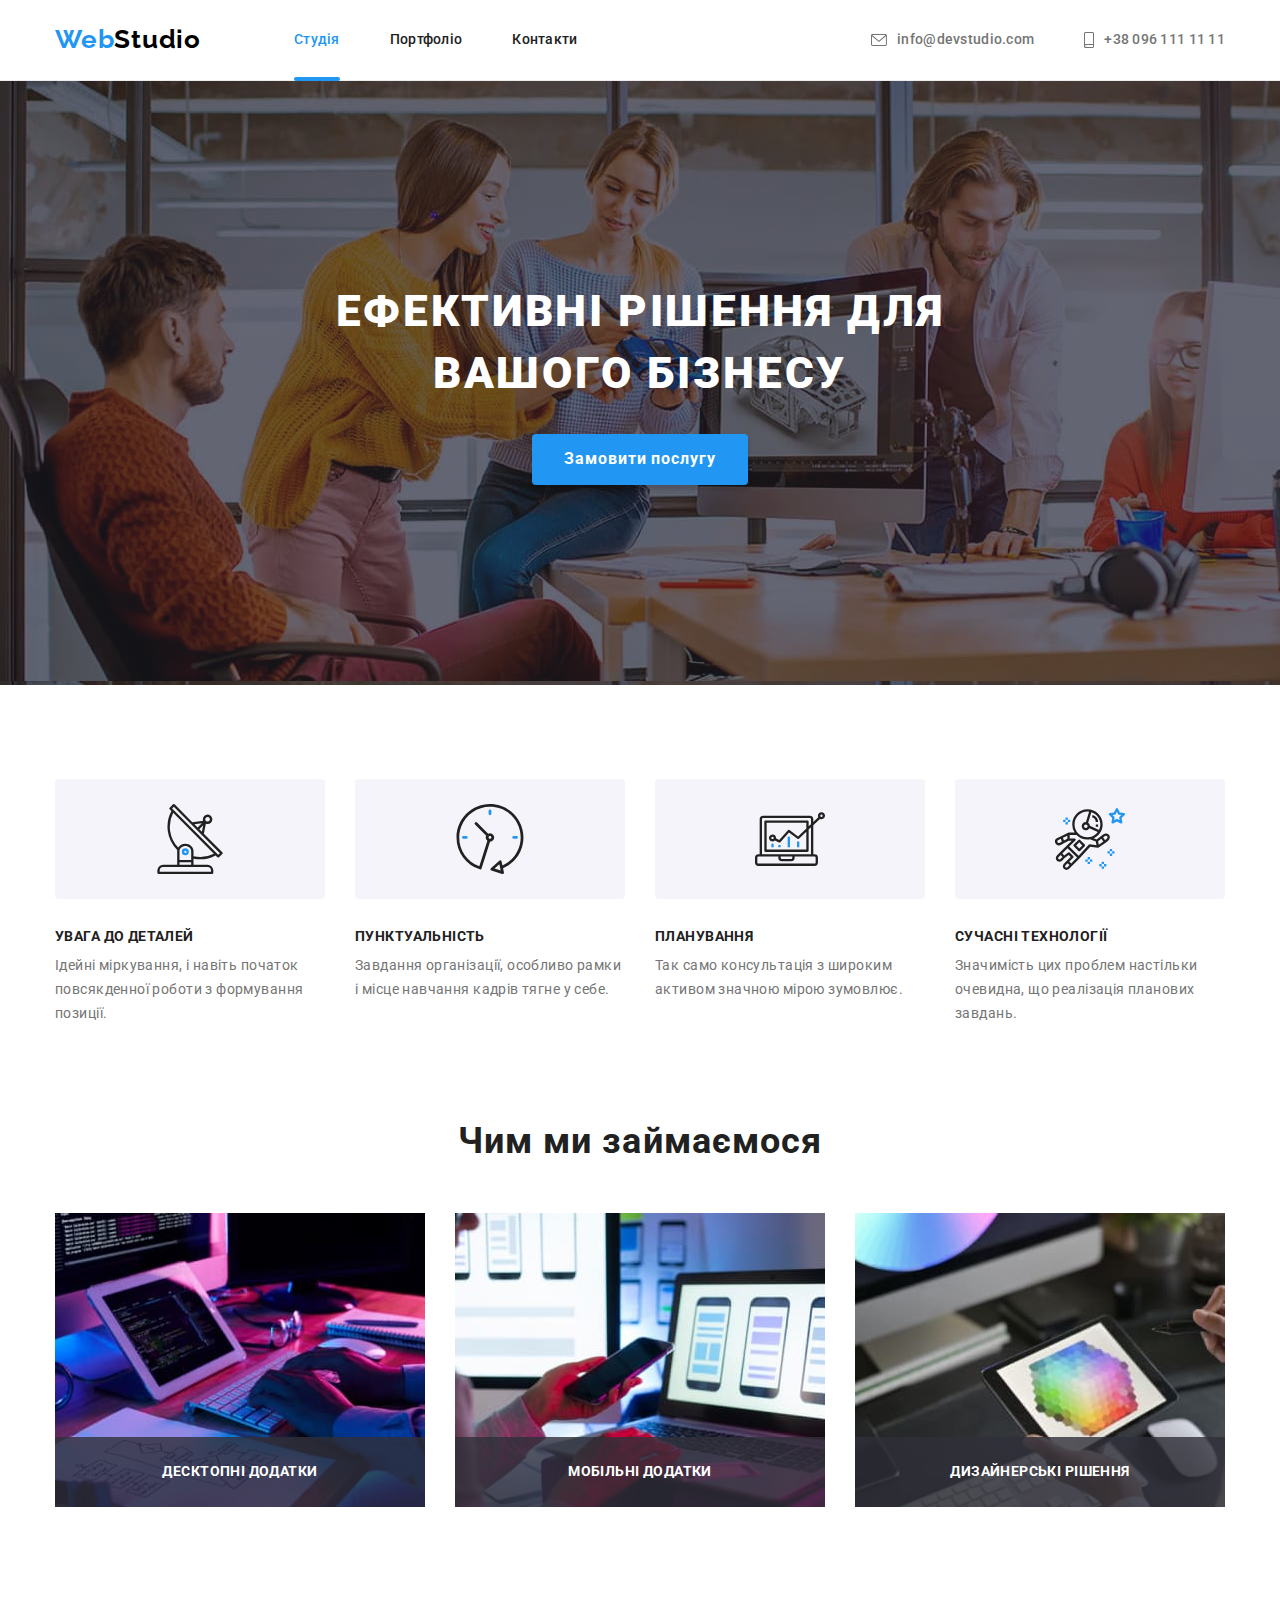
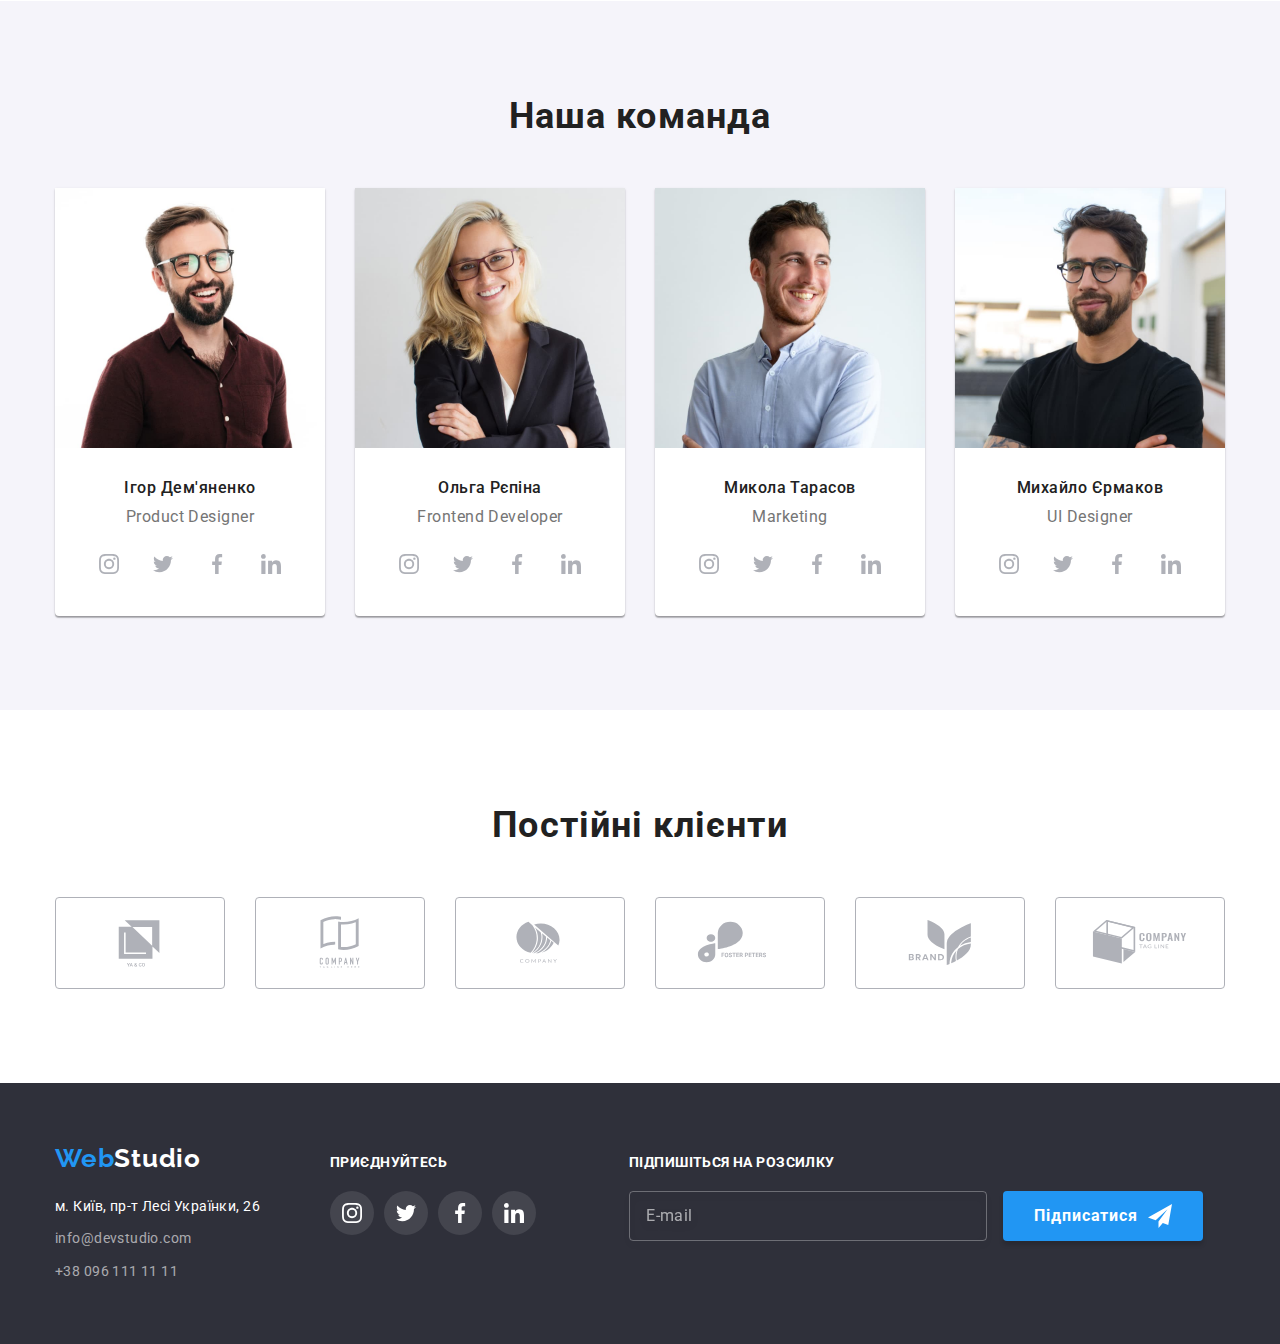
==== index.html @ e301bd8f "Initial commit" ====
<!DOCTYPE html>
<html lang="uk">
  <head>
    <meta charset="UTF-8" />
    <meta http-equiv="X-UA-Compatible" content="IE=edge" />
    <meta name="viewport" content="width=device-width, initial-scale=1.0" />
    <link rel="preconnect" href="https://fonts.googleapis.com" />
    <link rel="preconnect" href="https://fonts.gstatic.com" crossorigin />
    <link
      href="https://fonts.googleapis.com/css2?family=Raleway:wght@700&family=Roboto:wght@400;500;700;900&display=swap"
      rel="stylesheet"
    />
    <link
      rel="stylesheet"
      href="https://cdnjs.cloudflare.com/ajax/libs/modern-normalize/1.1.0/modern-normalize.min.css"
    />
    <link rel="stylesheet" href="./css/styles.css" />
    <title>Студія</title>
  </head>
  <body>
    <header class="header">
      <div class="container header-container">
        <nav class="header-nav">
          <a href="/" lang="en" class="logo link"
            ><span class="logo-web">Web</span>Studio</a
          >
          <ul class="header-list list">
            <li class="header-item">
              <a href="#" class="link current">Студія</a>
            </li>
            <li class="header-item">
              <a href="./portfolio.html" class="link">Портфоліо</a>
            </li>
            <li class="header-item"><a href="#" class="link">Контакти</a></li>
          </ul>
        </nav>
        <ul class="kontacts-list list">
          <li class="kontakts-item">
            <a href="mailto:info@devstudio.com" class="link">
              <svg class="icon-mail" width="16" height="12">
                <use href="./img/icons.svg#icon-mail"></use>
              </svg>
              info@devstudio.com
            </a>
          </li>
          <li class="kontakts-item">
            <a href="tel:+380961111111" class="link">
              <svg class="icon-tel" width="10" height="16">
                <use href="./img/icons.svg#icon-tel"></use>
              </svg>
              +38 096 111 11 11
            </a>
          </li>
        </ul>
      </div>
    </header>
    <main>
      <!-- Hero section -->
      <section class="hero">
        <h1 class="hero-title">Ефективні рішення для вашого бізнесу</h1>
        <button data-modal-open type="button" class="hero-btn">
          Замовити послугу
        </button>
      </section>
      <!-- Features section -->
      <section class="features section">
        <div class="container">
          <h2 class="features-title">Наші переваги</h2>
          <ul class="features-list list">
            <li class="features-item">
              <div class="features-img">
                <svg width="70" height="70">
                  <use href="./img/icons.svg#icon-antenna"></use>
                </svg>
              </div>
              <h3 class="title">УВАГА ДО ДЕТАЛЕЙ</h3>
              <p class="features-text">
                Ідейні міркування, і навіть початок повсякденної роботи з
                формування позиції.
              </p>
            </li>
            <li class="features-item">
              <div class="features-img">
                <svg width="70" height="70">
                  <use href="./img/icons.svg#icon-clock"></use>
                </svg>
              </div>
              <h3 class="title">ПУНКТУАЛЬНІСТЬ</h3>
              <p class="features-text">
                Завдання організації, особливо рамки і місце навчання кадрів
                тягне у себе.
              </p>
            </li>
            <li class="features-item">
              <div class="features-img">
                <svg width="70" height="70">
                  <use href="./img/icons.svg#icon-diagram"></use>
                </svg>
              </div>
              <h3 class="title">ПЛАНУВАННЯ</h3>
              <p class="features-text">
                Так само консультація з широким активом значною мірою зумовлює.
              </p>
            </li>
            <li class="features-item">
              <div class="features-img">
                <svg width="70" height="70">
                  <use href="./img/icons.svg#icon-astronaut"></use>
                </svg>
              </div>
              <h3 class="title">СУЧАСНІ ТЕХНОЛОГІЇ</h3>
              <p class="features-text">
                Значимість цих проблем настільки очевидна, що реалізація
                планових завдань.
              </p>
            </li>
          </ul>
        </div>
      </section>
      <!-- About section -->
      <section class="about section">
        <div class="container">
          <h2 class="about-title">Чим ми займаємося</h2>
          <ul class="about-list list">
            <li class="about-item">
              <img
                src="./img/box1.jpeg"
                alt="набирання тексту на клавіатурі"
                width="370"
                height="294"
              />
              <div class="about-description">
                <p class="about-text">десктопні додатки</p>
              </div>
            </li>
            <li class="about-item">
              <img
                src="./img/box2.jpeg"
                alt="дизайн сайту на телефоні"
                width="370"
                height="294"
              />
              <div class="about-description">
                <p class="about-text">мобільні додатки</p>
              </div>
            </li>
            <li class="about-item">
              <img
                src="./img/box3.jpeg"
                alt="вибір кольору на планшеті"
                width="370"
                height="294"
              />
              <div class="about-description">
                <p class="about-text">дизайнерські рішення</p>
              </div>
            </li>
          </ul>
        </div>
      </section>
      <!-- Our team section -->
      <section class="team section">
        <div class="container">
          <h2 class="team-title">Наша команда</h2>
          <ul class="team-list list">
            <li class="team-item">
              <img
                src="./img/ihor.jpeg"
                alt="Ігор Дем'яненко"
                width="270"
                height="260"
                class="team-img"
              />
              <h3 class="title">Ігор Дем'яненко</h3>
              <p class="team-text">Product Designer</p>
              <ul class="social-list list">
                <li class="social-item">
                  <a class="social-link link" href="#">
                    <svg class="social-icon" width="20" height="20">
                      <use href="./img/icons.svg#icon-instagram"></use>
                    </svg>
                  </a>
                </li>
                <li class="social-item">
                  <a class="social-link link" href="#">
                    <svg class="social-icon" width="20" height="20">
                      <use href="./img/icons.svg#icon-twitter"></use>
                    </svg>
                  </a>
                </li>
                <li class="social-item">
                  <a class="social-link link" href="#">
                    <svg class="social-icon" width="20" height="20">
                      <use href="./img/icons.svg#icon-facebook"></use>
                    </svg>
                  </a>
                </li>
                <li class="social-item">
                  <a class="social-link link" href="#">
                    <svg class="social-icon" width="20" height="20">
                      <use href="./img/icons.svg#icon-linkedin"></use>
                    </svg>
                  </a>
                </li>
              </ul>
            </li>
            <li class="team-item">
              <img
                src="./img/olha.jpeg"
                alt="Ольга Рєпіна"
                width="270"
                height="260"
                class="team-img"
              />
              <h3 class="title">Ольга Рєпіна</h3>
              <p class="team-text">Frontend Developer</p>
              <ul class="social-list list">
                <li class="social-item">
                  <a class="social-link link" href="#">
                    <svg class="social-icon" width="20" height="20">
                      <use href="./img/icons.svg#icon-instagram"></use>
                    </svg>
                  </a>
                </li>
                <li class="social-item">
                  <a class="social-link link" href="#">
                    <svg class="social-icon" width="20" height="20">
                      <use href="./img/icons.svg#icon-twitter"></use>
                    </svg>
                  </a>
                </li>
                <li class="social-item">
                  <a class="social-link link" href="#">
                    <svg class="social-icon" width="20" height="20">
                      <use href="./img/icons.svg#icon-facebook"></use>
                    </svg>
                  </a>
                </li>
                <li class="social-item">
                  <a class="social-link link" href="#">
                    <svg class="social-icon" width="20" height="20">
                      <use href="./img/icons.svg#icon-linkedin"></use>
                    </svg>
                  </a>
                </li>
              </ul>
            </li>
            <li class="team-item">
              <img
                src="./img/mykola.jpeg"
                alt="Микола Тарасов"
                width="270"
                height="260"
                class="team-img"
              />
              <h3 class="title">Микола Тарасов</h3>
              <p class="team-text">Marketing</p>
              <ul class="social-list list">
                <li class="social-item">
                  <a class="social-link link" href="#">
                    <svg class="social-icon" width="20" height="20">
                      <use href="./img/icons.svg#icon-instagram"></use>
                    </svg>
                  </a>
                </li>
                <li class="social-item">
                  <a class="social-link link" href="#">
                    <svg class="social-icon" width="20" height="20">
                      <use href="./img/icons.svg#icon-twitter"></use>
                    </svg>
                  </a>
                </li>
                <li class="social-item">
                  <a class="social-link link" href="#">
                    <svg class="social-icon" width="20" height="20">
                      <use href="./img/icons.svg#icon-facebook"></use>
                    </svg>
                  </a>
                </li>
                <li class="social-item">
                  <a class="social-link link" href="#">
                    <svg class="social-icon" width="20" height="20">
                      <use href="./img/icons.svg#icon-linkedin"></use>
                    </svg>
                  </a>
                </li>
              </ul>
            </li>
            <li class="team-item">
              <img
                src="./img/myhailo.jpeg"
                alt="Михайло Єрмаков"
                width="270"
                height="260"
                class="team-img"
              />
              <h3 class="title">Михайло Єрмаков</h3>
              <p class="team-text">UI Designer</p>
              <ul class="social-list list">
                <li class="social-item">
                  <a class="social-link link" href="#">
                    <svg class="social-icon" width="20" height="20">
                      <use href="./img/icons.svg#icon-instagram"></use>
                    </svg>
                  </a>
                </li>
                <li class="social-item">
                  <a class="social-link link" href="#">
                    <svg class="social-icon" width="20" height="20">
                      <use href="./img/icons.svg#icon-twitter"></use>
                    </svg>
                  </a>
                </li>
                <li class="social-item">
                  <a class="social-link link" href="#">
                    <svg class="social-icon" width="20" height="20">
                      <use href="./img/icons.svg#icon-facebook"></use>
                    </svg>
                  </a>
                </li>
                <li class="social-item">
                  <a class="social-link link" href="#">
                    <svg class="social-icon" width="20" height="20">
                      <use href="./img/icons.svg#icon-linkedin"></use>
                    </svg>
                  </a>
                </li>
              </ul>
            </li>
          </ul>
        </div>
      </section>

      <!-- Our clients -->

      <section class="clients section">
        <div class="container">
          <h2 class="clients-title">Постійні клієнти</h2>
          <ul class="clients-list list">
            <li class="clients-item">
              <a class="clients-link link" href="#">
                <svg class="client-icon" width="106" height="60">
                  <use href="./img/icons.svg#icon-client-1"></use>
                </svg>
              </a>
            </li>
            <li class="clients-item">
              <a class="clients-link link" href="#">
                <svg class="client-icon" width="106" height="60">
                  <use href="./img/icons.svg#icon-client-2"></use>
                </svg>
              </a>
            </li>
            <li class="clients-item">
              <a class="clients-link link" href="#">
                <svg class="client-icon" width="106" height="60">
                  <use href="./img/icons.svg#icon-client-3"></use>
                </svg>
              </a>
            </li>
            <li class="clients-item">
              <a class="clients-link link" href="#">
                <svg class="client-icon" width="106" height="60">
                  <use href="./img/icons.svg#icon-client-4"></use>
                </svg>
              </a>
            </li>
            <li class="clients-item">
              <a class="clients-link link" href="#">
                <svg class="client-icon" width="106" height="60">
                  <use href="./img/icons.svg#icon-client-5"></use>
                </svg>
              </a>
            </li>
            <li class="clients-item">
              <a class="clients-link link" href="#">
                <svg class="client-icon" width="106" height="60">
                  <use href="./img/icons.svg#icon-client-6"></use>
                </svg>
              </a>
            </li>
          </ul>
        </div>
      </section>
    </main>
    <footer class="footer">
      <div class="footer-container container">
        <div>
          <a href="/" lang="en" class="logo-footer link"
            ><span class="logo-web">Web</span>Studio</a
          >
          <address class="footer-address">
            <ul class="footer-list list">
              <li class="footer-item">
                <a
                  href="https://goo.gl/maps/bjUP8EC5XPc2eE5U6"
                  target="_blank"
                  rel="noopener noreferrer nofollow "
                  class="link-address link"
                  >м. Київ, пр-т Лесі Українки, 26
                </a>
              </li>
              <li class="footer-item">
                <a href="mailto:info@devstudio.com" class="link"
                  >info@devstudio.com</a
                >
              </li>
              <li class="footer-item">
                <a href="tel:+380961111111" class="link">+38 096 111 11 11</a>
              </li>
            </ul>
          </address>
        </div>
        <div class="footer-social">
          <p class="footer-text">приєднуйтесь</p>
          <ul class="footer-soc-list list">
            <li class="social-item">
              <a class="footer-soc-link link" href="#">
                <svg class="footer-soc-icon" width="20" height="20">
                  <use href="./img/icons.svg#icon-instagram"></use>
                </svg>
              </a>
            </li>
            <li class="social-item">
              <a class="footer-soc-link link" href="#">
                <svg class="footer-soc-icon" width="20" height="20">
                  <use href="./img/icons.svg#icon-twitter"></use>
                </svg>
              </a>
            </li>
            <li class="social-item">
              <a class="footer-soc-link link" href="#">
                <svg class="footer-soc-icon" width="20" height="20">
                  <use href="./img/icons.svg#icon-facebook"></use>
                </svg>
              </a>
            </li>
            <li class="social-item">
              <a class="footer-soc-link link" href="#">
                <svg class="footer-soc-icon" width="20" height="20">
                  <use href="./img/icons.svg#icon-linkedin"></use>
                </svg>
              </a>
            </li>
          </ul>
        </div>
        <form class="footer-form">
          <p class="footer-text">підпишіться на розсилку</p>
          <input
            type="email"
            name="email"
            placeholder="E-mail"
            class="form-input"
          />
          <button type="submit" class="form-btn">
            <span>Підписатися</span>
            <svg width="24" height="24" class="send-icon">
              <use href="./img/icons.svg#icon-send"></use>
            </svg>
          </button>
        </form>
      </div>
    </footer>

    <!-- Modal window -->

    <div data-modal class="backdrop is-hidden">
      <div class="modal">
        <form class="modal-form">
          <p class="modal-text">Залиште свої дані, ми вам передзвонимо</p>
          <ul class="list">
            <li class="modal-item">
              <label>
                <span class="form-text">Ім'я</span>
                <div class="wrap">
                  <input type="name" name="text" class="modal-input" />
                  <svg width="18" height="18" class="modal-icon">
                    <use href="./img/icons.svg#icon-person"></use>
                  </svg>
                </div>
              </label>
            </li>
            <li class="modal-item">
              <label>
                <span class="form-text">Телефон</span>
                <div class="wrap">
                  <input type="tel" name="mobile-phone" class="modal-input" />
                  <svg width="18" height="18" class="modal-icon">
                    <use href="./img/icons.svg#icon-phone-modal"></use>
                  </svg>
                </div>
              </label>
            </li>
            <li class="modal-item">
              <label>
                <span class="form-text">Пошта</span>
                <div class="wrap">
                  <input type="email" name="email" class="modal-input" />
                  <svg width="18" height="18" class="modal-icon">
                    <use href="./img/icons.svg#icon-email-modal"></use>
                  </svg>
                </div>
              </label>
            </li>
            <li class="modal-item">
              <label>
                <span class="form-text">Коментар</span>
                <textarea
                  name="comment"
                  placeholder="Введіть текст"
                  class="modal-input textarea"
                ></textarea>
              </label>
            </li>
          </ul>
          <div>
            <label class="modal-privacy">
              <input
                type="checkbox"
                name="privacy"
                value="privacy"
                class="checkbox-input"
              />
              <span class="check-icon"></span>
              <div class="privacy-text">
                Погоджуюся з розсилкою та приймаю
                <a href="#" class="modal-link">Умови договору</a>
              </div>
            </label>
          </div>
          <button type="submit" class="modal-btn">Відправити</button>
        </form>
        <button data-modal-close type="button" class="close-btn">
          <svg width="18" height="18" class="close-icon">
            <use href="./img/icons.svg#icon-close-black"></use>
          </svg>
        </button>
      </div>
    </div>
    <script src="./js/modal.js"></script>
  </body>
</html>
---- css/styles.css ----
:root {
  --primary-text-color: #757575;
  --title-text-color: #212121;
  --accent-color: #2196f3;
  --white-color: #ffffff;
  --logo-color: #000000;
  --background-color-footer: #2f303a;
  --background-color-main: #f5f5f5;
  --background-color-team: #f5f4fa;
  --footer-address-color: rgba(255, 255, 255, 0.6);
  --main-icon-color: #afb1b8;
}

body {
  color: var(--primary-text-color);
  font-family: "Roboto", sans-serif;
  font-weight: 400;
}

h1,
h2,
h3,
h4,
h5,
h6,
ul,
p {
  margin: 0;
  padding: 0;
}

.container {
  width: 1200px;
  padding-left: 15px;
  padding-right: 15px;
  margin-left: auto;
  margin-right: auto;
}

.section {
  padding-top: 94px;
  padding-bottom: 94px;
}

.link {
  text-decoration: none;
}

.list {
  list-style: none;
}

img,
svg {
  display: block;
}

/* Header */

.header {
  background-color: var(--white-color);
  border-bottom: 1px solid #ececec;
}

.header-container {
  display: flex;
  align-items: center;
}

.header-nav {
  display: flex;
}

.logo {
  color: var(--logo-color);
  font-family: "Raleway";
  font-weight: 700;
  font-size: 26px;
  line-height: 1.2;
  letter-spacing: 0.03em;
  margin-right: 93px;
  display: block;
  padding-top: 24px;
  padding-bottom: 25px;
}

.logo-web {
  color: var(--accent-color);
}

.header-list,
.kontacts-list {
  display: flex;
  align-items: center;
}

.header-list .link,
.kontacts-list .link {
  color: var(--title-text-color);
  font-weight: 500;
  font-size: 14px;
  line-height: 1.1;
  letter-spacing: 0.02em;
  padding-top: 32px;
  padding-bottom: 32px;
  display: flex;
  align-items: center;
  transition: color 250ms cubic-bezier(0.4, 0, 0.2, 1);
}

.header-list .link:hover,
.header-list .link:focus {
  color: var(--accent-color);
}

.header-list .current {
  position: relative;
  display: block;
  color: var(--accent-color);
}

.header-list .current::after {
  content: "";
  position: absolute;
  left: 0;
  bottom: -1px;
  display: block;
  width: 100%;
  height: 4px;
  background-color: var(--accent-color);
  border-radius: 2px;
}

.kontacts-list .link {
  color: var(--primary-text-color);
  transition: color 250ms cubic-bezier(0.4, 0, 0.2, 1);
}

.kontacts-list .link:hover,
.kontacts-list .link:focus {
  color: var(--accent-color);
}

.kontacts-list .link:hover svg,
.kontacts-list .link:focus svg {
  fill: var(--accent-color);
}

.header-item,
.kontakts-item:not(:last-child) {
  margin-right: 50px;
}

.kontacts-list {
  margin-left: auto;
}

.icon-mail,
.icon-tel {
  margin-right: 10px;
  fill: var(--primary-text-color);
  transition: fill 250ms cubic-bezier(0.4, 0, 0.2, 1);
}

.icon-tel:hover,
.icon-tel:focus {
  fill: var(--accent-color);
}

/* Hero */

.hero {
  max-width: 1600px;
  background-image: linear-gradient(
      rgba(47, 48, 58, 0.4),
      rgba(47, 48, 58, 0.4)
    ),
    url(../img/hero-bg.jpeg);
  background-color: #c4c4c4;
  text-align: center;
  padding-top: 200px;
  padding-bottom: 200px;
  margin-left: auto;
  margin-right: auto;
}

.hero-title {
  color: var(--white-color);
  font-weight: 900;
  font-size: 44px;
  line-height: 1.4;
  text-align: center;
  letter-spacing: 0.06em;
  text-transform: uppercase;
  width: 696px;
  margin-bottom: 30px;
  margin-right: auto;
  margin-left: auto;
}

.hero-btn {
  color: var(--white-color);
  background-color: var(--accent-color);
  font-weight: 700;
  font-size: 16px;
  line-height: 1.9;
  letter-spacing: 0.06em;
  cursor: pointer;
  font-family: inherit;
  padding: 10px 32px;
  border-width: 0;
  border-radius: 4px;
  box-shadow: 0px 4px 4px rgba(0, 0, 0, 0.15);
  transition: background-color 250ms cubic-bezier(0.4, 0, 0.2, 1);
}

.hero-btn:hover,
.hero-btn:focus {
  background-color: #188ce8;
}

/* Features */

.features,
.about {
  background-color: var(--white-color);
}

.features-img {
  display: flex;
  align-items: center;
  justify-content: center;
  width: 270px;
  height: 120px;
  background-color: var(--background-color-team);
  border-radius: 4px;
  margin-bottom: 30px;
}

.features-title {
  position: absolute;
  white-space: nowrap;
  width: 1px;
  height: 1px;
  overflow: hidden;
  border: 0;
  padding: 0;
  clip: rect(0 0 0 0);
  clip-path: inset(50%);
  margin: -1px;
}

.features-list {
  display: flex;
}

.features-list .title {
  color: var(--title-text-color);
  font-weight: 700;
  font-size: 14px;
  line-height: 1.1;
  letter-spacing: 0.03em;
  text-transform: uppercase;
  margin-bottom: 10px;
}

.features-item {
  width: 270px;
}

.features-item:not(:last-child) {
  margin-right: 30px;
}

.features-text {
  font-size: 14px;
  line-height: 1.7;
  letter-spacing: 0.03em;
}

/* About */

.about {
  padding-top: 0;
}

.about-title,
.team-title,
.clients-title {
  color: var(--title-text-color);
  font-weight: 700;
  font-size: 36px;
  line-height: 1.2;
  text-align: center;
  letter-spacing: 0.03em;
  margin-bottom: 50px;
}

.about-list {
  display: flex;
}

.about-item {
  position: relative;
}

.about-item:not(:last-child) {
  margin-right: 30px;
}

.about-description {
  position: absolute;
  left: 0;
  bottom: 0;
  display: flex;
  align-items: center;
  justify-content: center;
  width: 370px;
  height: 70px;
  background-color: rgba(47, 48, 58, 0.8);
}

.about-text {
  font-weight: 700;
  font-size: 14px;
  line-height: 1.1;
  text-align: center;
  letter-spacing: 0.03em;
  text-transform: uppercase;
  color: var(--white-color);
}

/* Our team */

.team {
  background-color: var(--background-color-team);
}

.team-list {
  display: flex;
}

.team-list .title {
  color: var(--title-text-color);
  font-weight: 500;
  font-size: 16px;
  line-height: 1.2;
  text-align: center;
  letter-spacing: 0.03em;
  margin-bottom: 10px;
}

.team-item {
  background-color: var(--white-color);
  width: 270px;
  box-shadow: 0px 1px 3px rgba(0, 0, 0, 0.12), 0px 1px 1px rgba(0, 0, 0, 0.14),
    0px 2px 1px rgba(0, 0, 0, 0.2);
  border-radius: 0px 0px 4px 4px;
}

.team-item:not(:last-child) {
  margin-right: 30px;
}

.team-text {
  font-size: 16px;
  line-height: 1.2;
  text-align: center;
  letter-spacing: 0.03em;
  margin-bottom: 16px;
}

.team-img {
  margin-bottom: 30px;
}

.social-list {
  display: flex;
  justify-content: center;
  margin-bottom: 30px;
}

.social-item {
  display: flex;
  width: 44px;
  height: 44px;
}

.social-link {
  display: flex;
  justify-content: center;
  align-items: center;
  width: 100%;
  height: 100%;
  border-radius: 50%;
  transition: background-color 250ms cubic-bezier(0.4, 0, 0.2, 1);
}

.social-link:hover,
.social-link:focus {
  background-color: var(--accent-color);
}

.social-link:hover svg,
.social-link:focus svg {
  fill: var(--white-color);
}

.social-item:not(:last-child) {
  margin-right: 10px;
}

.social-icon {
  fill: var(--main-icon-color);
  transition: fill 250ms cubic-bezier(0.4, 0, 0.2, 1);
}

/* Clients */

.clients-list {
  display: flex;
  justify-content: center;
}

.clients-item:not(:last-child) {
  margin-right: 30px;
}

.clients-link {
  display: flex;
  justify-content: center;
  align-items: center;
  width: 170px;
  height: 92px;
  border: 1px solid #afb1b8;
  border-radius: 4px;
  transition: border-color 250ms cubic-bezier(0.4, 0, 0.2, 1);
}

.client-icon {
  fill: var(--main-icon-color);
  transition: fill 250ms cubic-bezier(0.4, 0, 0.2, 1);
}

.clients-link:hover,
.clients-link:focus {
  border-color: var(--accent-color);
}

.clients-link:hover svg,
.clients-link:focus svg {
  fill: var(--accent-color);
}

/* Footer */

.footer-container {
  display: flex;
  align-items: baseline;
}

.footer {
  background-color: var(--background-color-footer);
  padding-top: 60px;
  padding-bottom: 60px;
}

.logo-footer {
  color: var(--white-color);
  font-family: "Raleway";
  font-weight: 700;
  font-size: 26px;
  line-height: 1.2;
  letter-spacing: 0.03em;
}

.footer-address {
  font-style: normal;
}

.footer-list {
  margin-top: 20px;
}

.footer-item .link {
  color: var(--footer-address-color);
  font-size: 14px;
  line-height: 1.7;
  letter-spacing: 0.03em;
  transition: color 250ms cubic-bezier(0.4, 0, 0.2, 1);
}

.footer-item .link-address {
  color: var(--white-color);
  transition: color 250ms cubic-bezier(0.4, 0, 0.2, 1);
}

.footer-item:not(:last-child) {
  margin-bottom: 9px;
}

.link-address:hover,
.link-address:focus {
  color: var(--accent-color);
}

.footer-item .link:hover,
.footer-item .link:focus {
  color: var(--accent-color);
}

.footer-social {
  margin-left: 70px;
}

.footer-text {
  font-weight: 700;
  font-size: 14px;
  line-height: 1.1;
  letter-spacing: 0.03em;
  text-transform: uppercase;
  color: var(--white-color);
  margin-bottom: 20px;
}

.footer-soc-list {
  display: flex;
  justify-content: center;
}

.footer-soc-link {
  display: flex;
  justify-content: center;
  align-items: center;
  background-color: rgba(255, 255, 255, 0.1);
  border-radius: 50%;
  width: 100%;
  height: 100%;
  transition: background-color 250ms cubic-bezier(0.4, 0, 0.2, 1);
}

.footer-soc-link:hover,
.footer-soc-link:focus {
  background-color: var(--accent-color);
}

.footer-soc-icon {
  fill: var(--white-color);
}

.footer-form {
  margin-left: 93px;
}

.form-input {
  width: 358px;
  height: 50px;
  padding: 15px 16px;
  border: 1px solid rgba(255, 255, 255, 0.3);
  filter: drop-shadow(0px 4px 4px rgba(0, 0, 0, 0.15));
  border-radius: 4px;
  background-color: inherit;
  outline: transparent;
  transition: border-color 250ms cubic-bezier(0.4, 0, 0.2, 1);
  color: var(--white-color);
  font-size: 14px;
  line-height: 1.7;
  letter-spacing: 0.03em;
}

.form-input::placeholder {
  font-size: 16px;
  line-height: 1.3;
  letter-spacing: 0.03em;
  color: rgba(255, 255, 255, 0.6);
  opacity: 1;
  transition: opacity 250ms cubic-bezier(0.4, 0, 0.2, 1);
}

.form-input:focus::placeholder {
  opacity: 0;
}

.form-input:focus {
  border-color: var(--accent-color);
}

.form-btn {
  display: inline-flex;
  justify-content: center;
  align-items: center;
  width: 200px;
  height: 50px;
  padding: 0;
  margin-left: 12px;
  border: none;
  background-color: var(--accent-color);
  box-shadow: 0px 4px 4px rgba(0, 0, 0, 0.15);
  border-radius: 4px;
  cursor: pointer;
  font-weight: 700;
  font-size: 16px;
  line-height: 1.9;
  letter-spacing: 0.06em;
  color: var(--white-color);
  transition: background-color 250ms cubic-bezier(0.4, 0, 0.2, 1);
}

.form-btn:hover,
.form-btn:focus {
  background-color: #188ce8;
}

.send-icon {
  display: inline-block;
  margin-left: 10px;
}

/* Portfolio */

.portfolio {
  background-color: var(--white-color);
}

.portfolio-title {
  position: absolute;
  white-space: nowrap;
  width: 1px;
  height: 1px;
  overflow: hidden;
  border: 0;
  padding: 0;
  clip: rect(0 0 0 0);
  clip-path: inset(50%);
  margin: -1px;
}

.btn-list {
  display: flex;
  justify-content: center;
  margin-bottom: 50px;
}

.btn-item:not(:last-child) {
  margin-right: 8px;
}

.portfolio-btn {
  background-color: var(--background-color-team);
  color: var(--title-text-color);
  font-family: inherit;
  font-weight: 500;
  font-size: 16px;
  line-height: 1.6;
  text-align: center;
  letter-spacing: 0.03em;
  cursor: pointer;
  padding: 6px 22px;
  border: none;
  border-radius: 4px;
  transition: background-color 250ms cubic-bezier(0.4, 0, 0.2, 1),
    color 250ms cubic-bezier(0.4, 0, 0.2, 1),
    box-shadow 250ms cubic-bezier(0.4, 0, 0.2, 1);
}

.portfolio-btn:not(:last-child) {
  margin-right: 8px;
}

.portfolio-btn:hover,
.portfolio-btn:focus {
  background-color: var(--accent-color);
  color: var(--white-color);
  padding: 6px 25px;
  box-shadow: 0px 3px 1px rgba(0, 0, 0, 0.1), 0px 1px 2px rgba(0, 0, 0, 0.08),
    0px 2px 2px rgba(0, 0, 0, 0.12);
}

.img-list {
  display: flex;
  flex-wrap: wrap;
}

.img-item {
  background-color: var(--white-color);
  width: 370px;
}

.img-item:not(:nth-child(3n + 3)) {
  margin-right: 30px;
}

.img-item:nth-child(-n + 6) {
  margin-bottom: 30px;
}

.img-item .title {
  color: var(--title-text-color);
  font-weight: 700;
  font-size: 18px;
  line-height: 2;
  letter-spacing: 0.06em;
  margin-bottom: 4px;
}

.img-item .text {
  color: var(--primary-text-color);
  font-size: 16px;
  line-height: 1.9;
  letter-spacing: 0.03em;
}

.portfolio-link {
  display: block;
  transition: box-shadow 250ms cubic-bezier(0.4, 0, 0.2, 1);
}

.portfolio-link:hover,
.portfolio-link:focus {
  box-shadow: 0px 1px 1px rgba(0, 0, 0, 0.12), 0px 4px 4px rgba(0, 0, 0, 0.06),
    1px 4px 6px rgba(0, 0, 0, 0.16);
}

.img-description {
  padding: 20px 24px;
  border: 1px solid #eeeeee;
  border-top: none;
}

.portfolio-thumb {
  position: relative;
  overflow: hidden;
}

.portfolio-hov {
  position: absolute;
  left: 0;
  top: 0;
  padding: 63px 24px;
  width: 370px;
  height: 294px;
  background-color: rgba(33, 150, 243, 0.9);
  transform: translateY(100%);
  transition: transform 250ms cubic-bezier(0.4, 0, 0.2, 1);
}

.portfolio-link:hover .portfolio-hov,
.portfolio-link:focus .portfolio-hov {
  transform: translateY(0);
}

.hov-text {
  font-size: 18px;
  line-height: 1.6;
  letter-spacing: 0.03em;
  color: var(--white-color);
}

/* Modal window */

.backdrop {
  position: fixed;
  left: 0;
  top: 0;
  width: 100%;
  height: 100%;
  background-color: rgba(0, 0, 0, 0.2);
  opacity: 1;
  transition: opacity 250ms cubic-bezier(0.4, 0, 0.2, 1),
    visibility 250ms cubic-bezier(0.4, 0, 0.2, 1);
}

.backdrop.is-hidden {
  visibility: hidden;
  opacity: 0;
  pointer-events: none;
}

.modal {
  position: absolute;
  left: 50%;
  top: 50%;
  width: 528px;
  height: 581px;
  background-color: var(--white-color);
  box-shadow: 0px 1px 3px rgba(0, 0, 0, 0.12), 0px 1px 1px rgba(0, 0, 0, 0.14),
    0px 2px 1px rgba(0, 0, 0, 0.2);
  border-radius: 4px;
  transform: translate(-50%, -50%) scale(1);
  transition: transform 250ms cubic-bezier(0.4, 0, 0.2, 1);
  padding: 40px;
}

.backdrop.is-hidden .modal {
  transform: translate(-50%, -50%) scale(0.9);
}

.close-btn {
  position: absolute;
  right: 8px;
  top: 8px;
  display: flex;
  align-items: center;
  justify-content: center;
  width: 30px;
  height: 30px;
  background-color: var(--white-color);
  border: 1px solid rgba(0, 0, 0, 0.1);
  border-radius: 50%;
  cursor: pointer;
  transition: fill 250ms cubic-bezier(0.4, 0, 0.2, 1);
}

.close-btn:hover,
.close-btn:focus {
  fill: var(--accent-color);
}

.modal-text {
  margin-bottom: 12px;
  font-weight: 700;
  font-size: 20px;
  line-height: 1.2;
  text-align: center;
  letter-spacing: 0.03em;
  color: var(--title-text-color);
}

.modal-input {
  display: block;
  padding: 12px 42px;
  width: 448px;
  height: 40px;
  border: 1px solid rgba(33, 33, 33, 0.2);
  border-radius: 4px;
  font-size: 14px;
  line-height: 1.7;
  letter-spacing: 0.03em;
  color: var(--title-text-color);
  outline: transparent;
  transition: border-color 250ms cubic-bezier(0.4, 0, 0.2, 1);
}

.modal-input:focus {
  border-color: var(--accent-color);
}

.modal-input + .modal-icon {
  fill: var(--title-text-color);
  transition: fill 250ms cubic-bezier(0.4, 0, 0.2, 1);
}

.modal-input:focus + .modal-icon {
  fill: var(--accent-color);
}

.modal-item:not(:last-child) {
  margin-bottom: 10px;
}

.modal-item:last-child {
  margin-bottom: 20px;
}

.wrap {
  position: relative;
}

.modal-icon {
  position: absolute;
  left: 12px;
  top: 50%;
  transform: translateY(-50%);
}

.form-text {
  display: inline-block;
  margin-bottom: 4px;
  font-size: 12px;
  line-height: 1.2;
  letter-spacing: 0.01em;
  color: var(--primary-text-color);
}

.textarea {
  padding: 12px 16px;
  resize: none;
  width: 448px;
  height: 120px;
}

.textarea::placeholder {
  font-size: 12px;
  line-height: 1.2;
  letter-spacing: 0.01em;
  color: rgba(117, 117, 117, 0.5);
  opacity: 1;
  transition: opacity 250ms cubic-bezier(0.4, 0, 0.2, 1);
}

.textarea:focus::placeholder {
  opacity: 0;
}

.modal-privacy {
  display: flex;
  align-items: center;
  justify-content: center;
  margin-bottom: 30px;
}

.checkbox-input {
  position: absolute;
  white-space: nowrap;
  width: 1px;
  height: 1px;
  overflow: hidden;
  border: 0;
  padding: 0;
  clip: rect(0 0 0 0);
  clip-path: inset(50%);
  margin: -1px;
}

.check-icon {
  display: inline-block;
  width: 16px;
  height: 15px;
  background-image: url(../img/checkbox.svg);
  transition: background-image 250ms cubic-bezier(0.4, 0, 0.2, 1);
}

.checkbox-input:checked + .check-icon {
  background-image: url(../img/checkbox-activ.svg);
}

.privacy-text {
  margin-left: 7px;
  font-size: 14px;
  line-height: 1.7;
  letter-spacing: 0.03em;
  color: var(--primary-text-color);
}

.modal-link {
  color: var(--accent-color);
}

.modal-btn {
  display: flex;
  align-items: center;
  justify-content: center;
  width: 200px;
  height: 50px;
  background-color: var(--accent-color);
  box-shadow: 0px 4px 4px rgba(0, 0, 0, 0.15);
  border-radius: 4px;
  border: none;
  cursor: pointer;
  font-weight: 700;
  font-size: 16px;
  line-height: 1.9;
  letter-spacing: 0.06em;
  color: var(--white-color);
  margin-left: auto;
  margin-right: auto;
  transition: background-color 250ms cubic-bezier(0.4, 0, 0.2, 1);
}

.modal-btn:hover,
.modal-btn:focus {
  background-color: #188ce8;
}
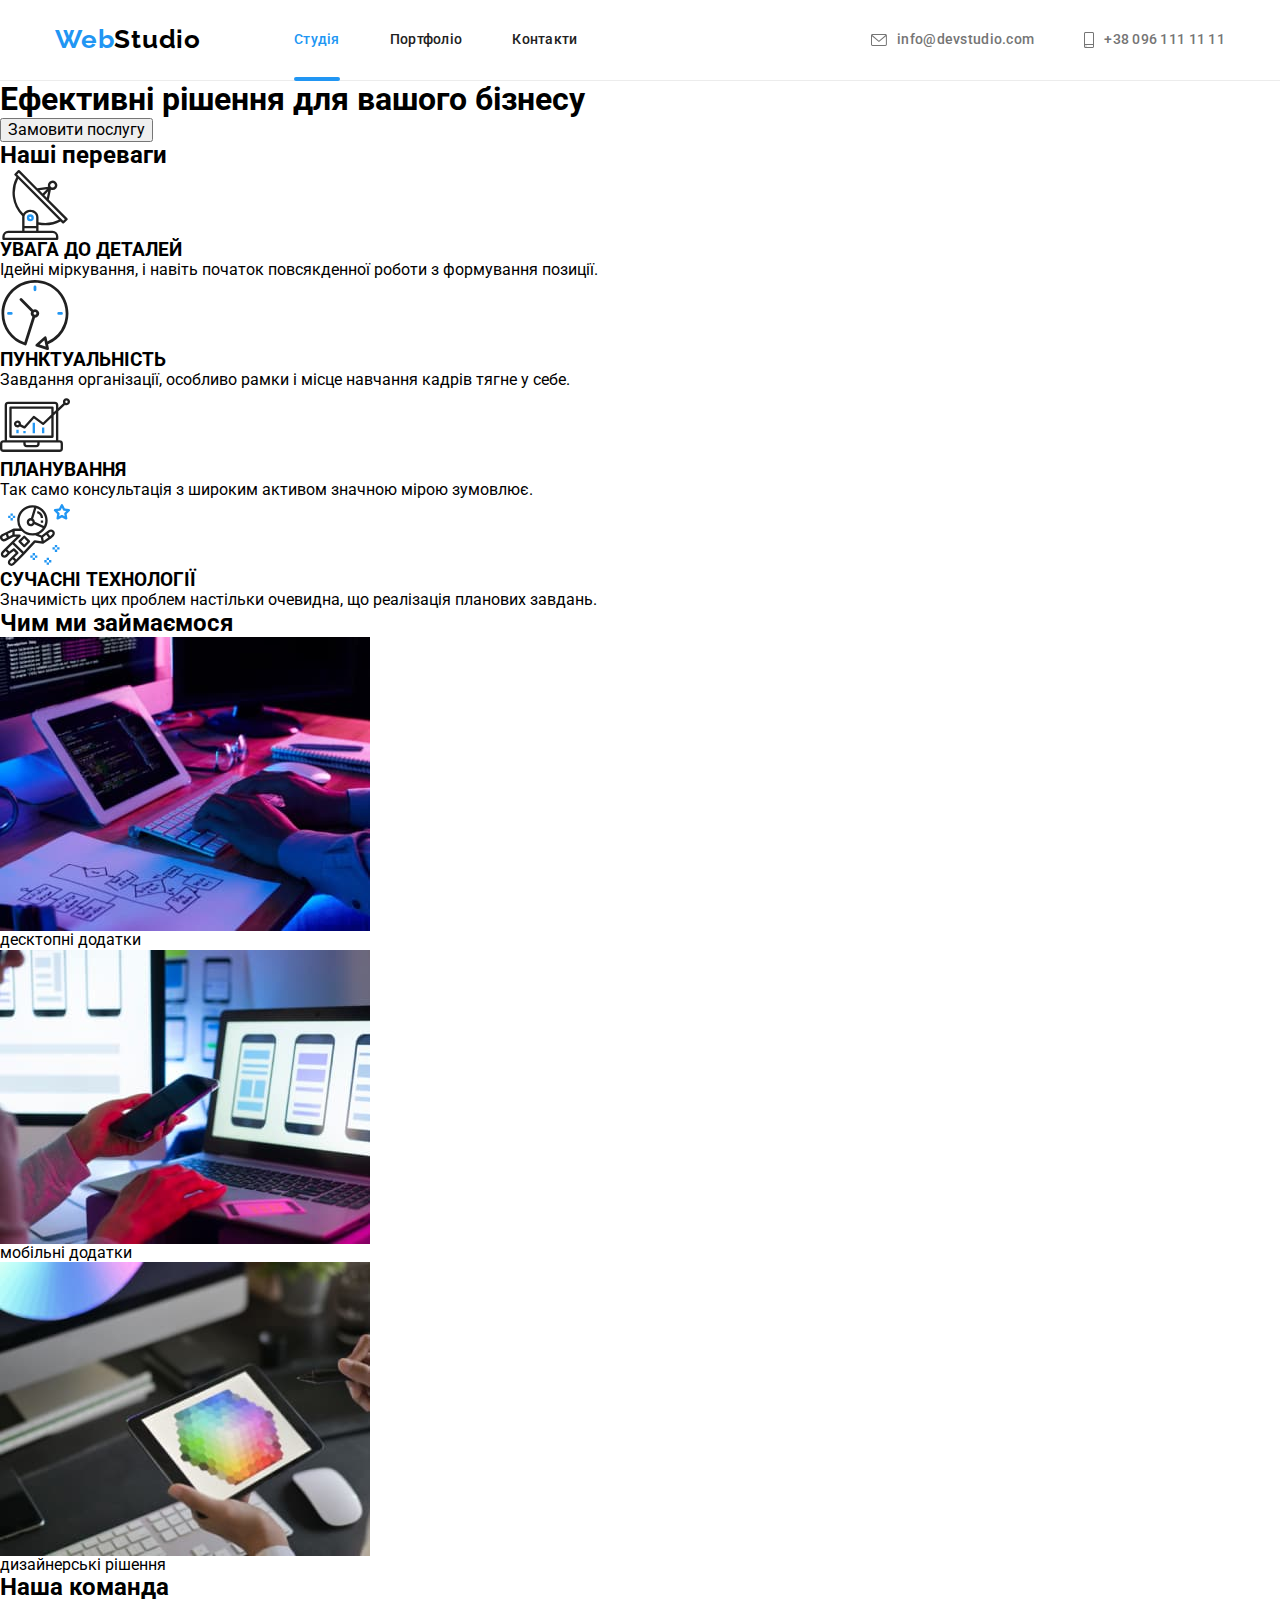
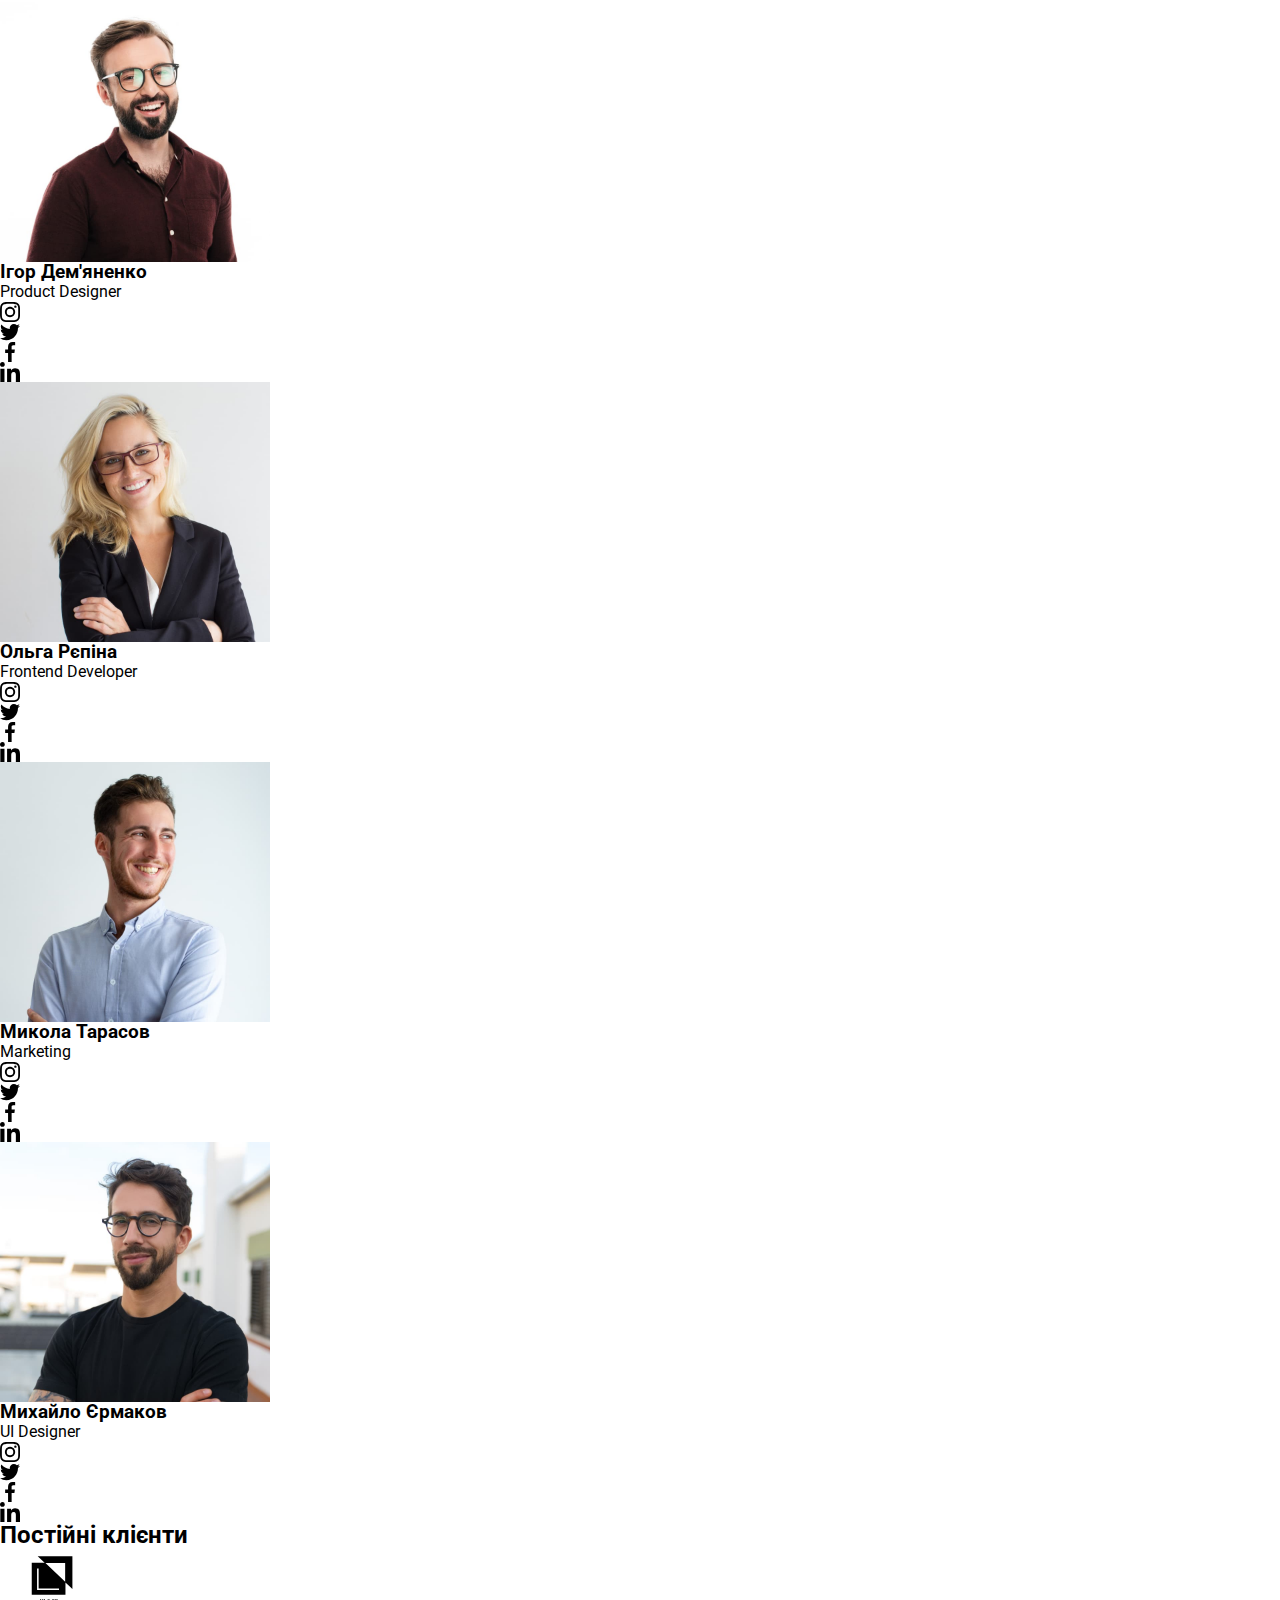
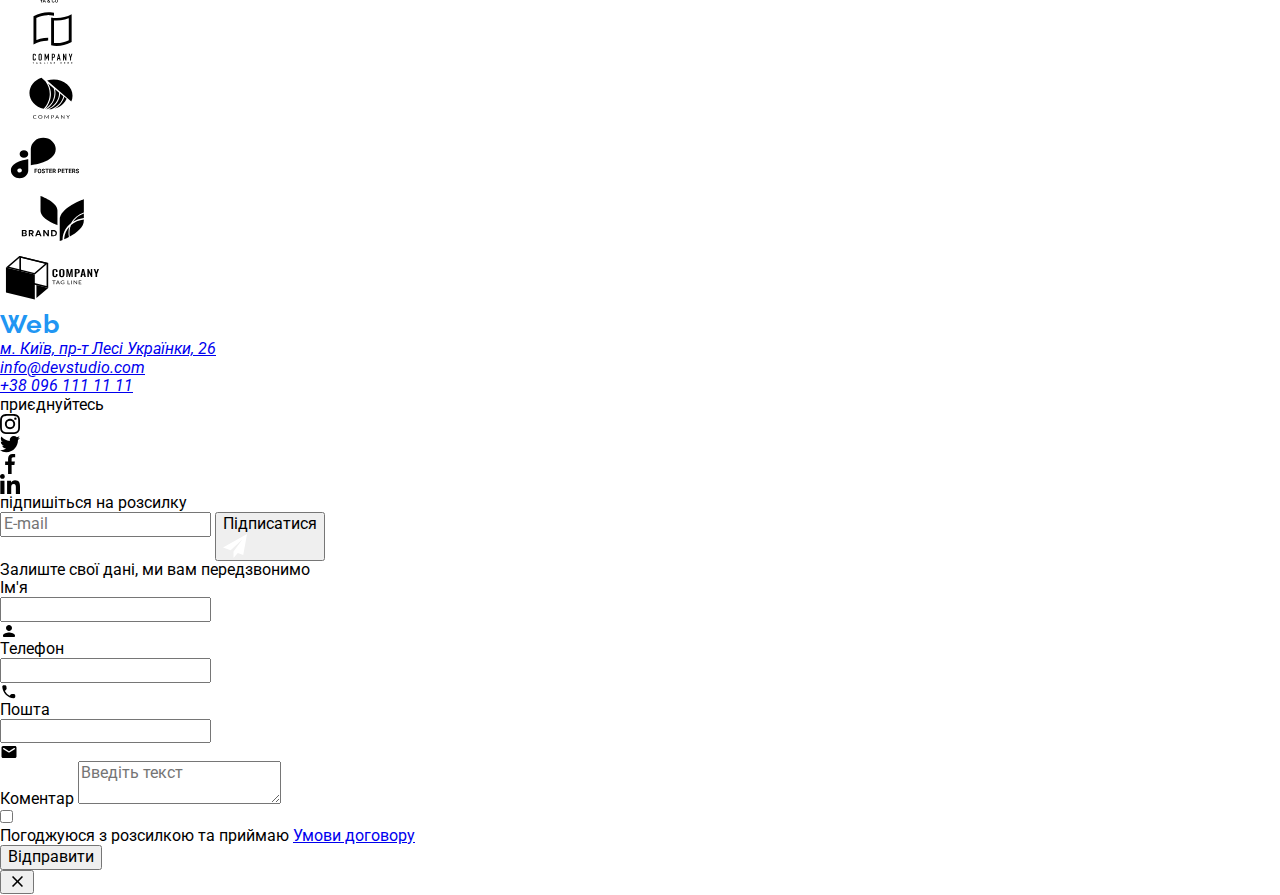
==== commit 5992bac3: "started refactoring with bem and sass" ====
--- a/index.html
+++ b/index.html
@@ -14,38 +14,38 @@
       rel="stylesheet"
       href="https://cdnjs.cloudflare.com/ajax/libs/modern-normalize/1.1.0/modern-normalize.min.css"
     />
-    <link rel="stylesheet" href="./css/styles.css" />
+    <link rel="stylesheet" href="./css/main.min.css" />
     <title>Студія</title>
   </head>
   <body>
     <header class="header">
-      <div class="container header-container">
-        <nav class="header-nav">
-          <a href="/" lang="en" class="logo link"
-            ><span class="logo-web">Web</span>Studio</a
+      <div class="header__container">
+        <nav class="navigation">
+          <a href="/" lang="en" class="logo logo--header"
+            ><span class="logo__text">Web</span>Studio</a
           >
-          <ul class="header-list list">
-            <li class="header-item">
-              <a href="#" class="link current">Студія</a>
-            </li>
-            <li class="header-item">
-              <a href="./portfolio.html" class="link">Портфоліо</a>
-            </li>
-            <li class="header-item"><a href="#" class="link">Контакти</a></li>
+          <ul class="navigation__list">
+            <li class="navigation__item">
+              <a href="#" class="navigation__link navigation__link--current">Студія</a>
+            </li>
+            <li class="navigation__item">
+              <a href="./portfolio.html" class="navigation__link">Портфоліо</a>
+            </li>
+            <li class="navigation__item"><a href="#" class="navigation__link">Контакти</a></li>
           </ul>
         </nav>
-        <ul class="kontacts-list list">
-          <li class="kontakts-item">
-            <a href="mailto:info@devstudio.com" class="link">
-              <svg class="icon-mail" width="16" height="12">
+        <ul class="contacts">
+          <li class="contacts__item">
+            <a href="mailto:info@devstudio.com" class="contacts__link">
+              <svg class="contacts__icon" width="16" height="12">
                 <use href="./img/icons.svg#icon-mail"></use>
               </svg>
               info@devstudio.com
             </a>
           </li>
-          <li class="kontakts-item">
-            <a href="tel:+380961111111" class="link">
-              <svg class="icon-tel" width="10" height="16">
+          <li class="contacts__item">
+            <a href="tel:+380961111111" class="contacts__link">
+              <svg class="contacts__icon" width="10" height="16">
                 <use href="./img/icons.svg#icon-tel"></use>
               </svg>
               +38 096 111 11 11
@@ -386,8 +386,8 @@
     <footer class="footer">
       <div class="footer-container container">
         <div>
-          <a href="/" lang="en" class="logo-footer link"
-            ><span class="logo-web">Web</span>Studio</a
+          <a href="/" lang="en" class="logo logo--white"
+            ><span class="logo__text">Web</span>Studio</a
           >
           <address class="footer-address">
             <ul class="footer-list list">
--- a/css/main.min.css
+++ b/css/main.min.css
@@ -0,0 +1 @@
+h1,h2,h3,h4,h5,h6,ul,p{margin:0;padding:0}img,svg{display:block}body{color:var(--primary-text-color);font-family:"Roboto",sans-serif;font-weight:400}.header__container{width:1200px;padding-left:15px;padding-right:15px;margin-left:auto;margin-right:auto}.contacts__link,.navigation__link,.logo{text-decoration:none}.contacts,.navigation__list{list-style:none}.header{background-color:#fff;border-bottom:1px solid #ececec}.header__container{display:-webkit-box;display:-ms-flexbox;display:flex;-webkit-box-align:center;-ms-flex-align:center;align-items:center}.logo{color:#000;font-family:"Raleway";font-weight:700;font-size:26px;line-height:1.2;letter-spacing:.03em}.logo__text{color:#2196f3}.logo--header{margin-right:93px;display:block;padding-top:24px;padding-bottom:25px}.logo--white{color:#fff}.navigation{display:-webkit-box;display:-ms-flexbox;display:flex}.navigation__list{display:-webkit-box;display:-ms-flexbox;display:flex;-webkit-box-align:center;-ms-flex-align:center;align-items:center}.navigation__item:not(:last-child){margin-right:50px}.navigation__link{color:#212121;font-weight:500;font-size:14px;line-height:1.1;letter-spacing:.02em;padding-top:32px;padding-bottom:32px;display:-webkit-box;display:-ms-flexbox;display:flex;-webkit-box-align:center;-ms-flex-align:center;align-items:center;-webkit-transition:color 250ms cubic-bezier(0.4, 0, 0.2, 1);transition:color 250ms cubic-bezier(0.4, 0, 0.2, 1)}.navigation__link:hover,.navigation__link:focus{color:#2196f3}.navigation__link--current{position:relative;display:block;color:#2196f3}.navigation__link--current:after{content:"";position:absolute;left:0;bottom:-1px;display:block;width:100%;height:4px;background-color:#2196f3;border-radius:2px}.contacts{display:-webkit-box;display:-ms-flexbox;display:flex;-webkit-box-align:center;-ms-flex-align:center;align-items:center;margin-left:auto}.contacts__item:not(:last-child){margin-right:50px}.contacts__link{color:#757575;font-weight:500;font-size:14px;line-height:1.1;letter-spacing:.02em;padding-top:32px;padding-bottom:32px;display:-webkit-box;display:-ms-flexbox;display:flex;-webkit-box-align:center;-ms-flex-align:center;align-items:center;-webkit-transition:color 250ms cubic-bezier(0.4, 0, 0.2, 1);transition:color 250ms cubic-bezier(0.4, 0, 0.2, 1)}.contacts__link:hover,.contacts__link:focus{color:#2196f3}.contacts__link:hover .contacts__icon,.contacts__link:focus .contacts__icon{fill:#2196f3}.contacts__icon{margin-right:10px;fill:#757575;-webkit-transition:fill 250ms cubic-bezier(0.4, 0, 0.2, 1);transition:fill 250ms cubic-bezier(0.4, 0, 0.2, 1)}.contacts__icon:hover,.contacts__icon:focus{fill:#2196f3}/*# sourceMappingURL=main.min.css.map */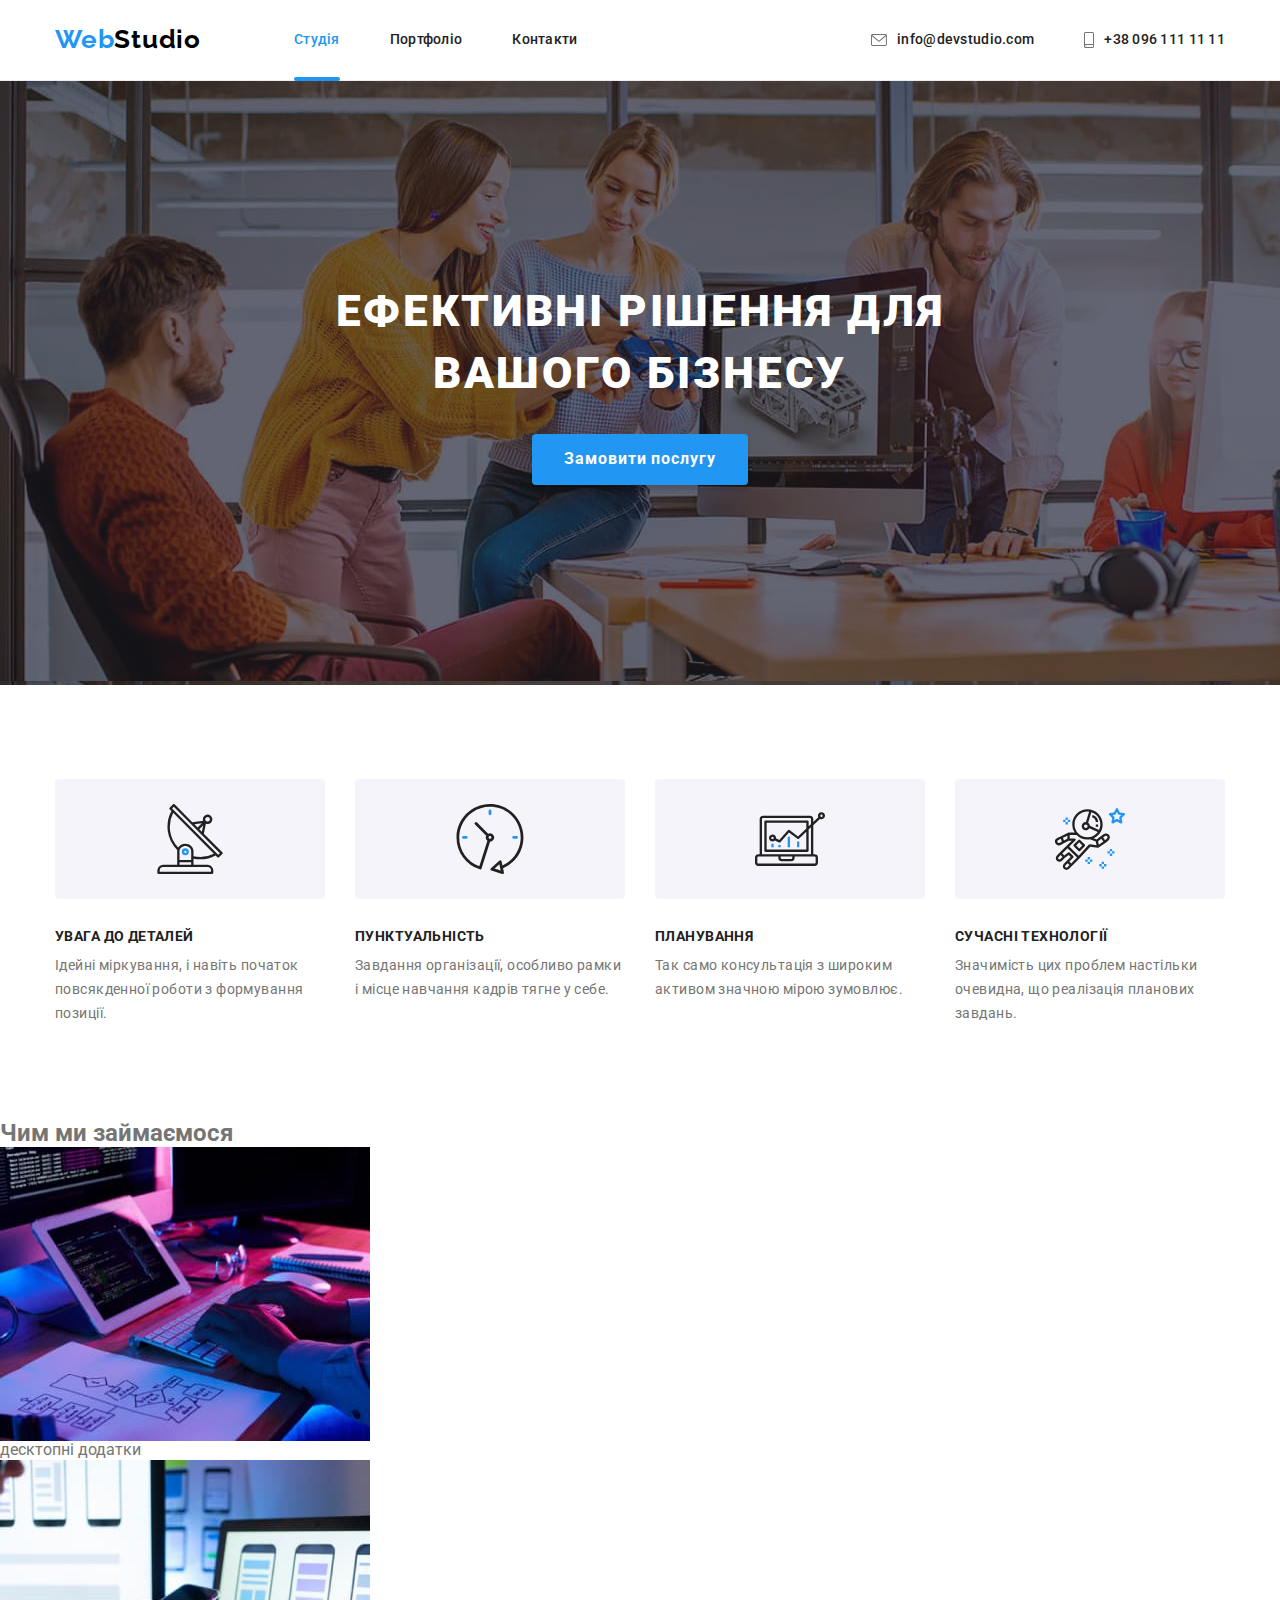
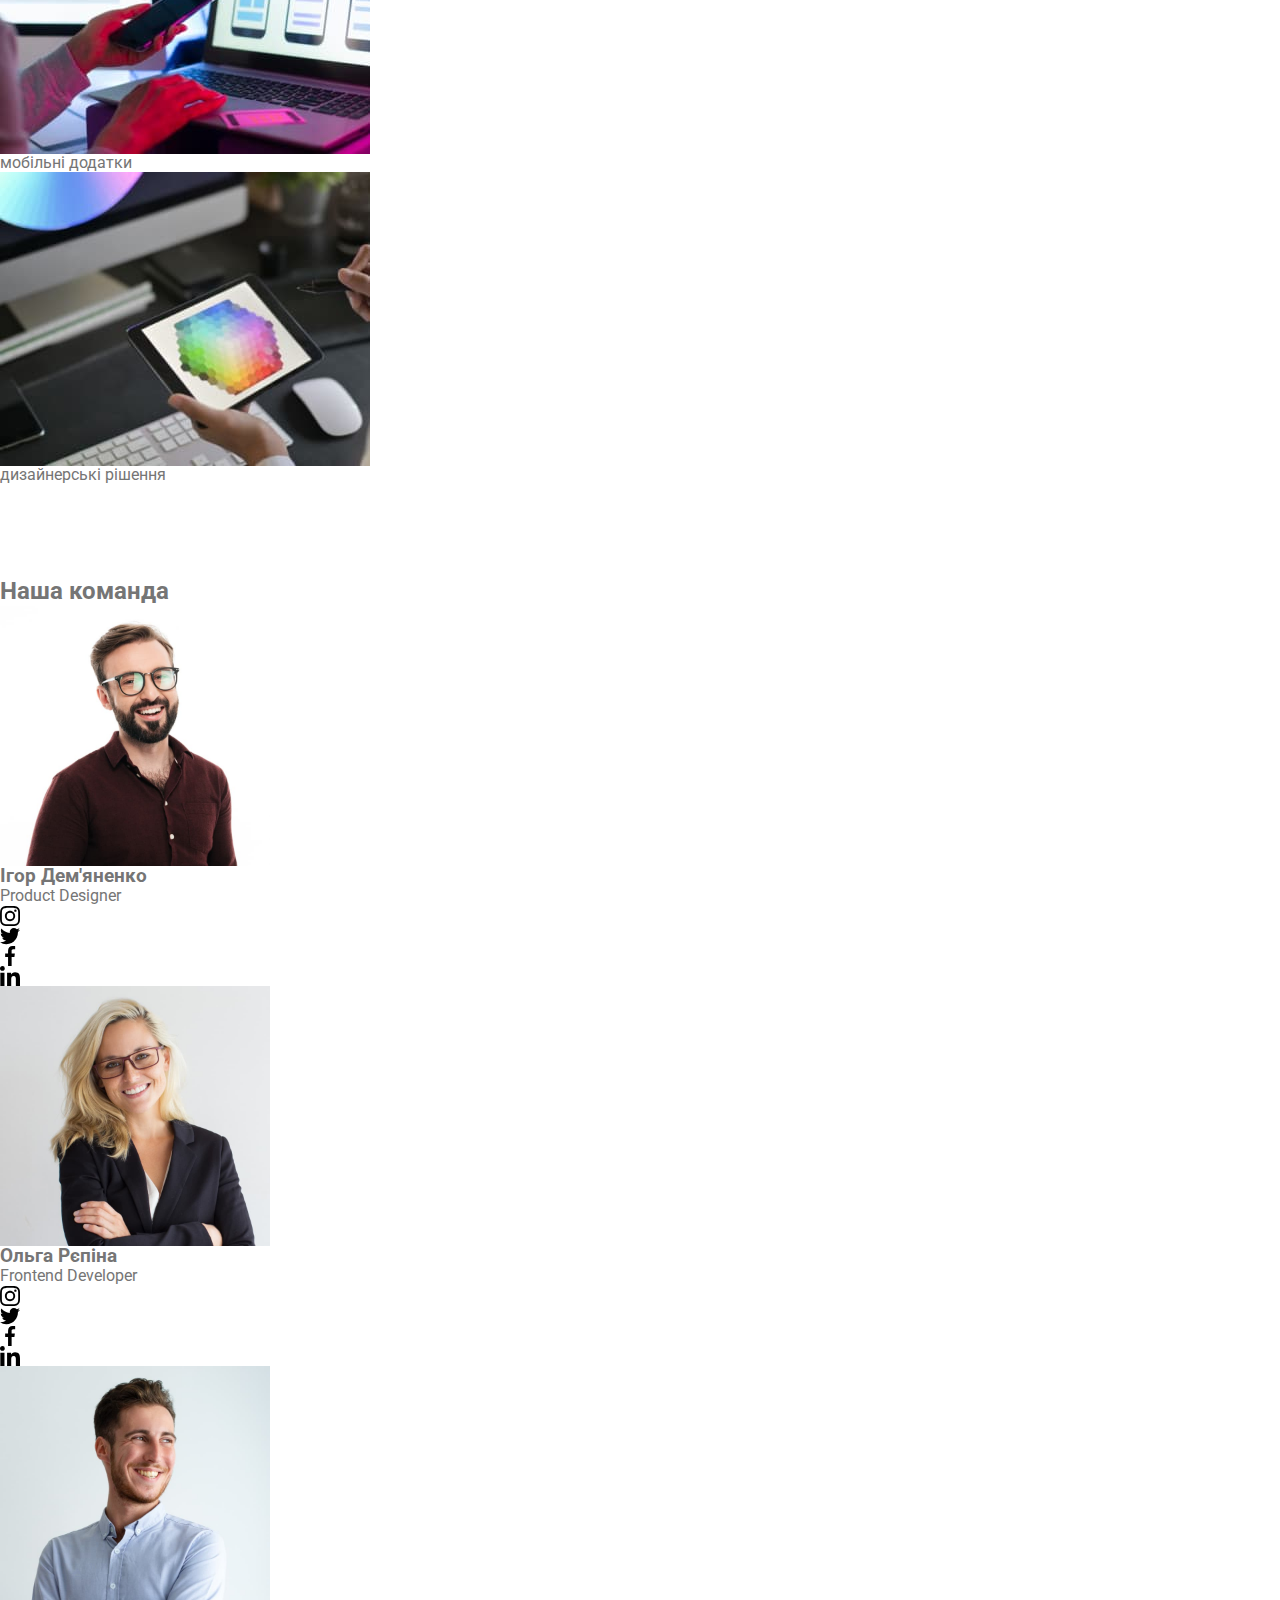
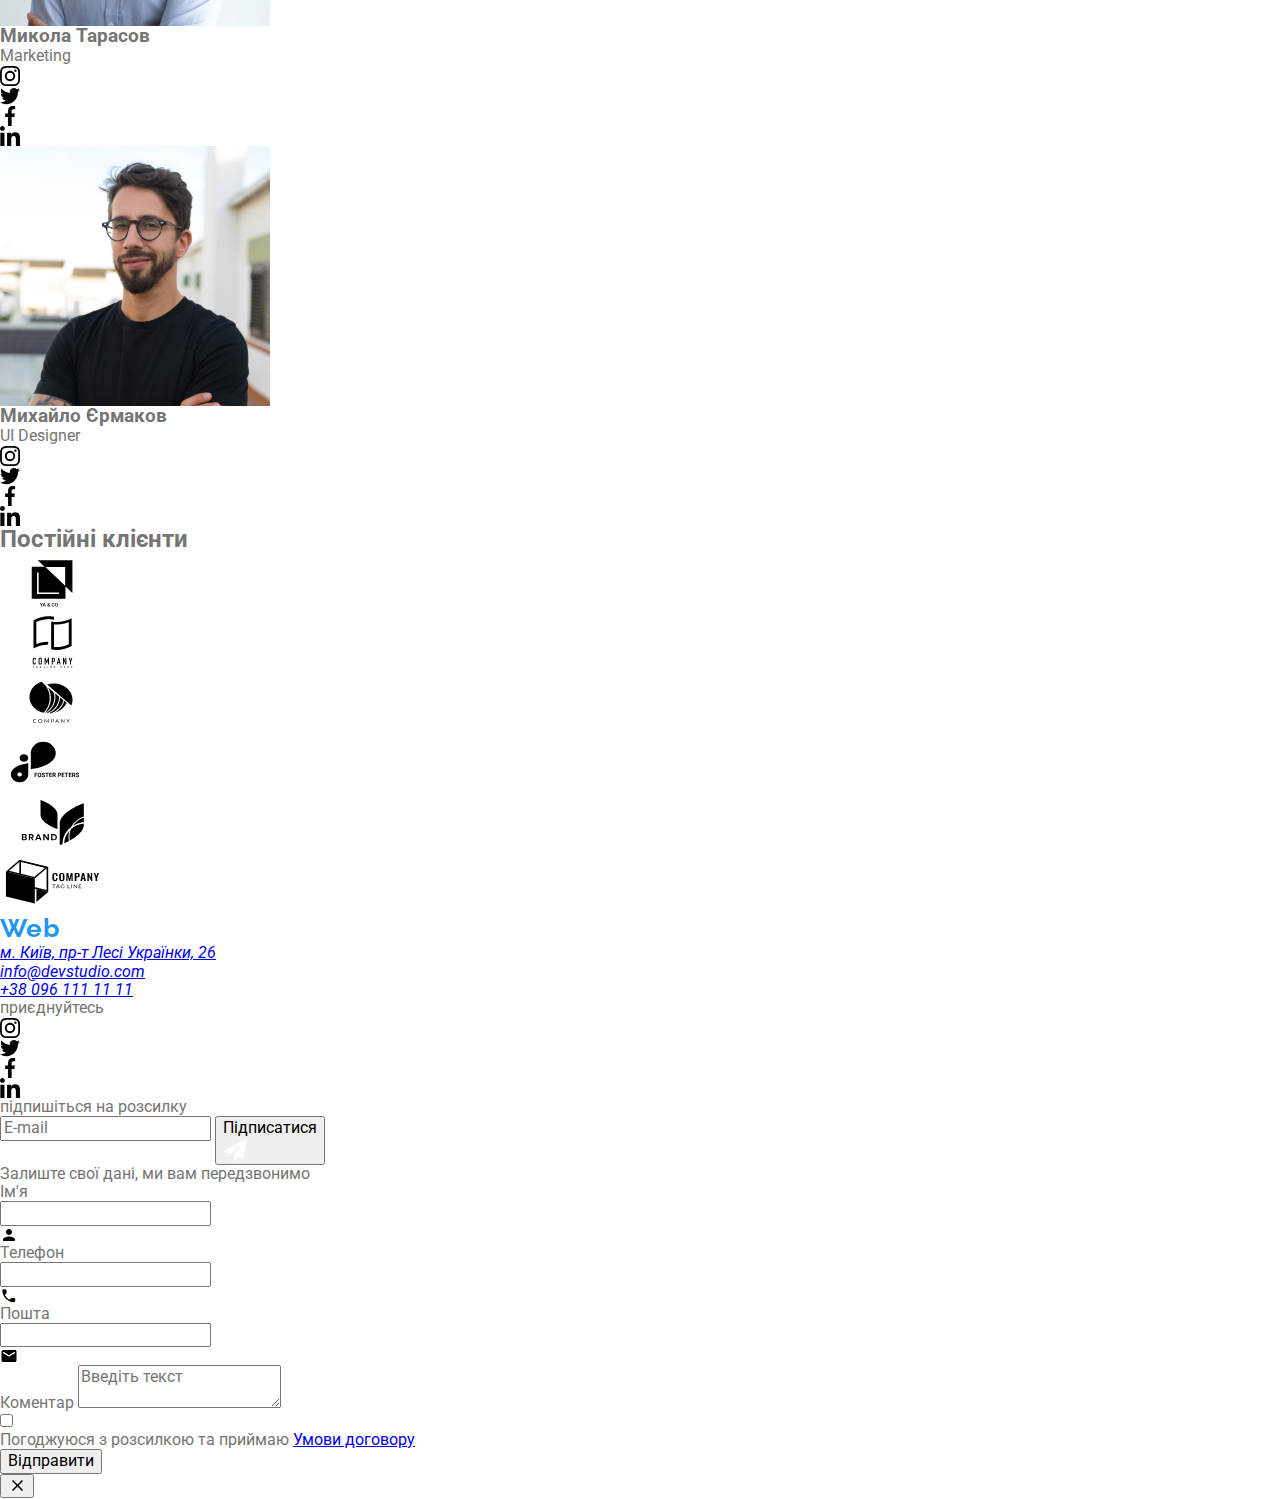
==== commit a958eb02: "finished features section" ====
--- a/index.html
+++ b/index.html
@@ -21,7 +21,7 @@
     <header class="header">
       <div class="header__container">
         <nav class="navigation">
-          <a href="/" lang="en" class="logo logo--header"
+          <a href="/" lang="en" class="logo header__logo"
             ><span class="logo__text">Web</span>Studio</a
           >
           <ul class="navigation__list">
@@ -57,59 +57,59 @@
     <main>
       <!-- Hero section -->
       <section class="hero">
-        <h1 class="hero-title">Ефективні рішення для вашого бізнесу</h1>
-        <button data-modal-open type="button" class="hero-btn">
+        <h1 class="hero__title">Ефективні рішення для вашого бізнесу</h1>
+        <button data-modal-open type="button" class="hero__btn">
           Замовити послугу
         </button>
       </section>
       <!-- Features section -->
-      <section class="features section">
-        <div class="container">
-          <h2 class="features-title">Наші переваги</h2>
-          <ul class="features-list list">
-            <li class="features-item">
-              <div class="features-img">
+      <section class="features">
+        <div class="features__container">
+          <h2 class="features__title">Наші переваги</h2>
+          <ul class="features-list">
+            <li class="features-list__item">
+              <div class="features-list__img">
                 <svg width="70" height="70">
                   <use href="./img/icons.svg#icon-antenna"></use>
                 </svg>
               </div>
-              <h3 class="title">УВАГА ДО ДЕТАЛЕЙ</h3>
-              <p class="features-text">
+              <h3 class="features-list__title">УВАГА ДО ДЕТАЛЕЙ</h3>
+              <p class="features-list__text">
                 Ідейні міркування, і навіть початок повсякденної роботи з
                 формування позиції.
               </p>
             </li>
-            <li class="features-item">
-              <div class="features-img">
+            <li class="features-list__item">
+              <div class="features-list__img">
                 <svg width="70" height="70">
                   <use href="./img/icons.svg#icon-clock"></use>
                 </svg>
               </div>
-              <h3 class="title">ПУНКТУАЛЬНІСТЬ</h3>
-              <p class="features-text">
+              <h3 class="features-list__title">ПУНКТУАЛЬНІСТЬ</h3>
+              <p class="features-list__text">
                 Завдання організації, особливо рамки і місце навчання кадрів
                 тягне у себе.
               </p>
             </li>
-            <li class="features-item">
-              <div class="features-img">
+            <li class="features-list__item">
+              <div class="features-list__img">
                 <svg width="70" height="70">
                   <use href="./img/icons.svg#icon-diagram"></use>
                 </svg>
               </div>
-              <h3 class="title">ПЛАНУВАННЯ</h3>
-              <p class="features-text">
+              <h3 class="features-list__title">ПЛАНУВАННЯ</h3>
+              <p class="features-list__text">
                 Так само консультація з широким активом значною мірою зумовлює.
               </p>
             </li>
-            <li class="features-item">
-              <div class="features-img">
+            <li class="features-list__item">
+              <div class="features-list__img">
                 <svg width="70" height="70">
                   <use href="./img/icons.svg#icon-astronaut"></use>
                 </svg>
               </div>
-              <h3 class="title">СУЧАСНІ ТЕХНОЛОГІЇ</h3>
-              <p class="features-text">
+              <h3 class="features-list__title">СУЧАСНІ ТЕХНОЛОГІЇ</h3>
+              <p class="features-list__text">
                 Значимість цих проблем настільки очевидна, що реалізація
                 планових завдань.
               </p>
@@ -118,7 +118,7 @@
         </div>
       </section>
       <!-- About section -->
-      <section class="about section">
+      <section class="about">
         <div class="container">
           <h2 class="about-title">Чим ми займаємося</h2>
           <ul class="about-list list">
--- a/css/main.min.css
+++ b/css/main.min.css
@@ -1 +1 @@
-h1,h2,h3,h4,h5,h6,ul,p{margin:0;padding:0}img,svg{display:block}body{color:var(--primary-text-color);font-family:"Roboto",sans-serif;font-weight:400}.header__container{width:1200px;padding-left:15px;padding-right:15px;margin-left:auto;margin-right:auto}.contacts__link,.navigation__link,.logo{text-decoration:none}.contacts,.navigation__list{list-style:none}.header{background-color:#fff;border-bottom:1px solid #ececec}.header__container{display:-webkit-box;display:-ms-flexbox;display:flex;-webkit-box-align:center;-ms-flex-align:center;align-items:center}.logo{color:#000;font-family:"Raleway";font-weight:700;font-size:26px;line-height:1.2;letter-spacing:.03em}.logo__text{color:#2196f3}.logo--header{margin-right:93px;display:block;padding-top:24px;padding-bottom:25px}.logo--white{color:#fff}.navigation{display:-webkit-box;display:-ms-flexbox;display:flex}.navigation__list{display:-webkit-box;display:-ms-flexbox;display:flex;-webkit-box-align:center;-ms-flex-align:center;align-items:center}.navigation__item:not(:last-child){margin-right:50px}.navigation__link{color:#212121;font-weight:500;font-size:14px;line-height:1.1;letter-spacing:.02em;padding-top:32px;padding-bottom:32px;display:-webkit-box;display:-ms-flexbox;display:flex;-webkit-box-align:center;-ms-flex-align:center;align-items:center;-webkit-transition:color 250ms cubic-bezier(0.4, 0, 0.2, 1);transition:color 250ms cubic-bezier(0.4, 0, 0.2, 1)}.navigation__link:hover,.navigation__link:focus{color:#2196f3}.navigation__link--current{position:relative;display:block;color:#2196f3}.navigation__link--current:after{content:"";position:absolute;left:0;bottom:-1px;display:block;width:100%;height:4px;background-color:#2196f3;border-radius:2px}.contacts{display:-webkit-box;display:-ms-flexbox;display:flex;-webkit-box-align:center;-ms-flex-align:center;align-items:center;margin-left:auto}.contacts__item:not(:last-child){margin-right:50px}.contacts__link{color:#757575;font-weight:500;font-size:14px;line-height:1.1;letter-spacing:.02em;padding-top:32px;padding-bottom:32px;display:-webkit-box;display:-ms-flexbox;display:flex;-webkit-box-align:center;-ms-flex-align:center;align-items:center;-webkit-transition:color 250ms cubic-bezier(0.4, 0, 0.2, 1);transition:color 250ms cubic-bezier(0.4, 0, 0.2, 1)}.contacts__link:hover,.contacts__link:focus{color:#2196f3}.contacts__link:hover .contacts__icon,.contacts__link:focus .contacts__icon{fill:#2196f3}.contacts__icon{margin-right:10px;fill:#757575;-webkit-transition:fill 250ms cubic-bezier(0.4, 0, 0.2, 1);transition:fill 250ms cubic-bezier(0.4, 0, 0.2, 1)}.contacts__icon:hover,.contacts__icon:focus{fill:#2196f3}/*# sourceMappingURL=main.min.css.map */+h1,h2,h3,h4,h5,h6,ul,p{margin:0;padding:0}img,svg{display:block}body{background-color:#fff;color:#757575;font-family:"Roboto",sans-serif;font-weight:400}.features__container,.header__container{width:1200px;padding-left:15px;padding-right:15px;margin-left:auto;margin-right:auto}.features{padding-top:94px;padding-bottom:94px}.navigation__link,.contacts__link,.logo{text-decoration:none}.features-list,.navigation__list,.contacts{list-style:none}.features__title{white-space:nowrap;position:absolute;width:1px;height:1px;overflow:hidden;border:0;padding:0;clip:rect(0 0 0 0);-webkit-clip-path:inset(50%);clip-path:inset(50%);margin:-1px}.header{border-bottom:1px solid #ececec}.header__container{display:-webkit-box;display:-ms-flexbox;display:flex;-webkit-box-align:center;-ms-flex-align:center;align-items:center}.logo{color:#000;font-family:"Raleway";font-weight:700;font-size:26px;line-height:1.2;letter-spacing:.03em}.logo__text{color:#2196f3}.header__logo{margin-right:93px;display:block;padding-top:24px;padding-bottom:25px}.logo--white{color:#fff}.navigation{display:-webkit-box;display:-ms-flexbox;display:flex}.navigation__list,.contacts{display:-webkit-box;display:-ms-flexbox;display:flex;-webkit-box-align:center;-ms-flex-align:center;align-items:center}.navigation__item:not(:last-child){margin-right:50px}.navigation__link,.contacts__link{color:#212121;font-weight:500;font-size:14px;line-height:1.1;letter-spacing:.02em;padding-top:32px;padding-bottom:32px;display:-webkit-box;display:-ms-flexbox;display:flex;-webkit-box-align:center;-ms-flex-align:center;align-items:center;-webkit-transition:color 250ms cubic-bezier(0.4, 0, 0.2, 1);transition:color 250ms cubic-bezier(0.4, 0, 0.2, 1)}.navigation__link:hover,.contacts__link:hover,.navigation__link:focus,.contacts__link:focus{color:#2196f3}.navigation__link--current{position:relative;display:block;color:#2196f3}.navigation__link--current:after{content:"";position:absolute;left:0;bottom:-1px;display:block;width:100%;height:4px;background-color:#2196f3;border-radius:2px}.contacts{margin-left:auto}.contacts__item:not(:last-child){margin-right:50px}.contacts__link:hover,.contacts__link:focus{color:#2196f3}.contacts__link:hover .contacts__icon,.contacts__link:focus .contacts__icon{fill:#2196f3}.contacts__icon{margin-right:10px;fill:#757575;-webkit-transition:fill 250ms cubic-bezier(0.4, 0, 0.2, 1);transition:fill 250ms cubic-bezier(0.4, 0, 0.2, 1)}.contacts__icon:hover,.contacts__icon:focus{fill:#2196f3}.hero{max-width:1600px;background-image:-webkit-gradient(linear, left top, left bottom, from(rgba(47, 48, 58, 0.4)), to(rgba(47, 48, 58, 0.4))),url(../img/hero-bg.jpeg);background-image:linear-gradient(rgba(47, 48, 58, 0.4), rgba(47, 48, 58, 0.4)),url(../img/hero-bg.jpeg);background-color:#c4c4c4;text-align:center;padding-top:200px;padding-bottom:200px;margin-left:auto;margin-right:auto}.hero__title{color:#fff;font-weight:900;font-size:44px;line-height:1.4;text-align:center;letter-spacing:.06em;text-transform:uppercase;width:696px;margin-bottom:30px;margin-right:auto;margin-left:auto}.hero__btn{color:#fff;background-color:#2196f3;font-weight:700;font-size:16px;line-height:1.9;letter-spacing:.06em;cursor:pointer;font-family:inherit;padding:10px 32px;border-width:0;border-radius:4px;-webkit-box-shadow:0px 4px 4px rgba(0,0,0,.15);box-shadow:0px 4px 4px rgba(0,0,0,.15);-webkit-transition:background-color 250ms cubic-bezier(0.4, 0, 0.2, 1);transition:background-color 250ms cubic-bezier(0.4, 0, 0.2, 1)}.hero__btn:hover,.hero__btn:focus{background-color:#188ce8}.features-list{display:-webkit-box;display:-ms-flexbox;display:flex}.features-list__item{width:270px}.features-list__item:not(:last-child){margin-right:30px}.features-list__img{display:-webkit-box;display:-ms-flexbox;display:flex;-webkit-box-align:center;-ms-flex-align:center;align-items:center;-webkit-box-pack:center;-ms-flex-pack:center;justify-content:center;width:270px;height:120px;background-color:#f5f4fa;border-radius:4px;margin-bottom:30px}.features-list__title{color:#212121;font-weight:700;font-size:14px;line-height:1.1;letter-spacing:.03em;text-transform:uppercase;margin-bottom:10px}.features-list__text{font-size:14px;line-height:1.7;letter-spacing:.03em}.about{padding-top:0;padding-bottom:94px}/*# sourceMappingURL=main.min.css.map */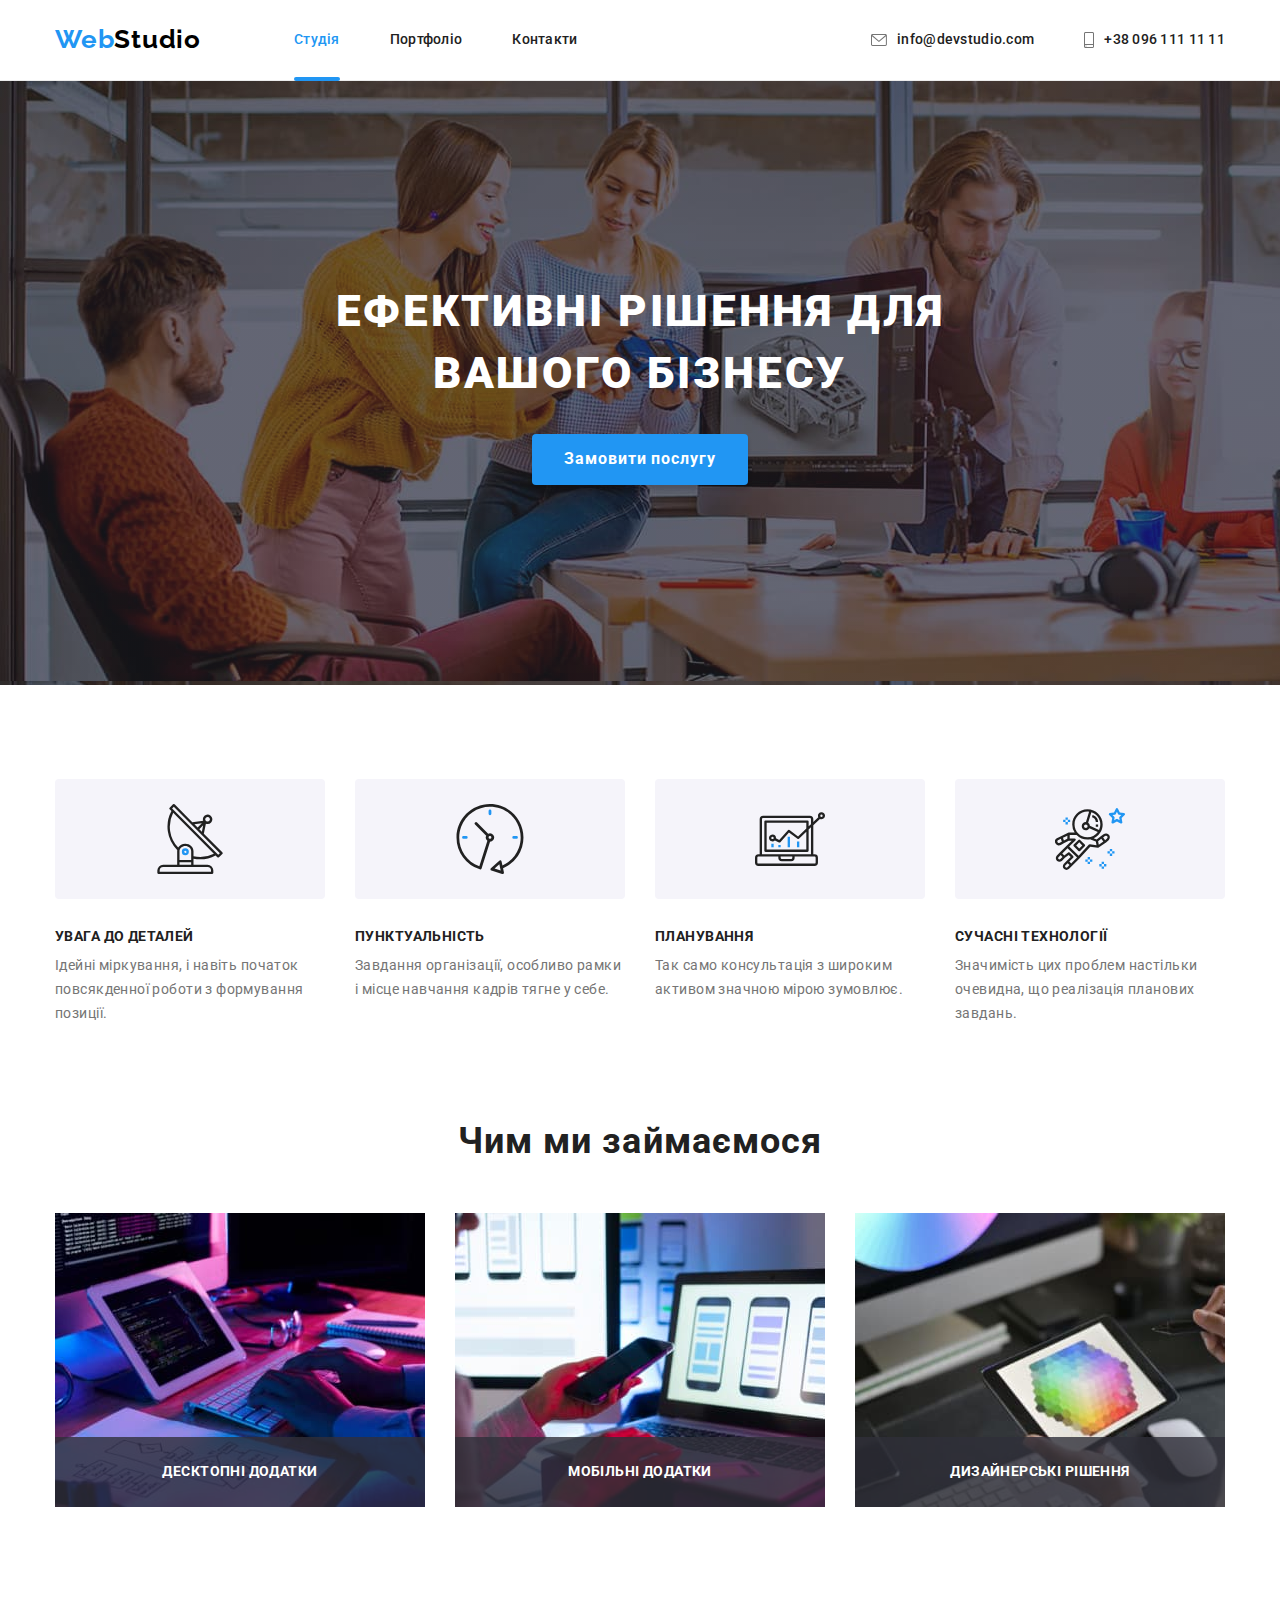
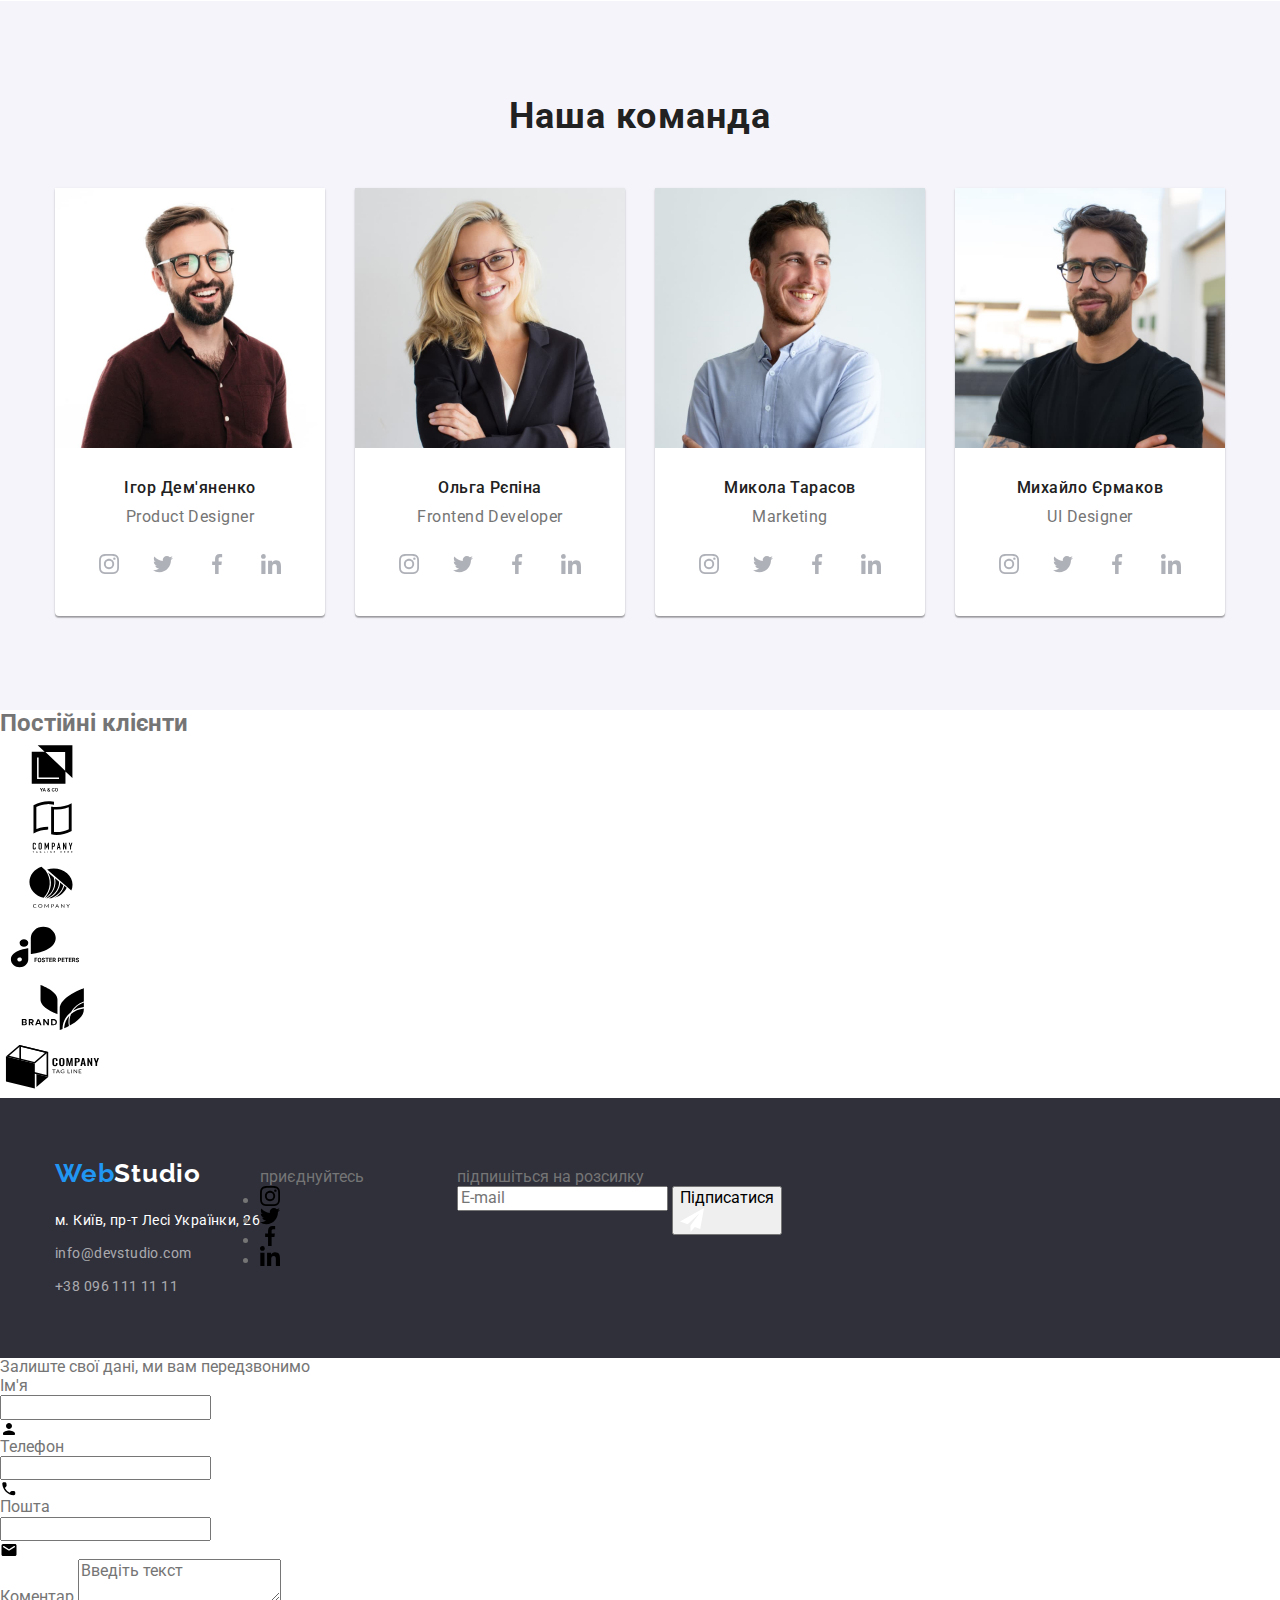
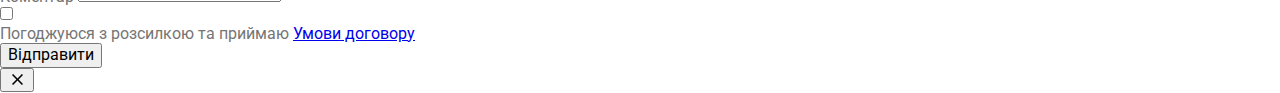
==== commit c8282c51: "finished our team section" ====
--- a/index.html
+++ b/index.html
@@ -20,18 +20,18 @@
   <body>
     <header class="header">
       <div class="header__container">
-        <nav class="navigation">
+        <nav class="header__nav">
           <a href="/" lang="en" class="logo header__logo"
             ><span class="logo__text">Web</span>Studio</a
           >
-          <ul class="navigation__list">
-            <li class="navigation__item">
-              <a href="#" class="navigation__link navigation__link--current">Студія</a>
-            </li>
-            <li class="navigation__item">
-              <a href="./portfolio.html" class="navigation__link">Портфоліо</a>
-            </li>
-            <li class="navigation__item"><a href="#" class="navigation__link">Контакти</a></li>
+          <ul class="nav-list">
+            <li class="nav-list__item">
+              <a href="#" class="nav-list__link nav-list__link--current">Студія</a>
+            </li>
+            <li class="nav-list__item">
+              <a href="./portfolio.html" class="nav-list__link">Портфоліо</a>
+            </li>
+            <li class="nav-list__item"><a href="#" class="nav-list__link">Контакти</a></li>
           </ul>
         </nav>
         <ul class="contacts">
@@ -58,7 +58,7 @@
       <!-- Hero section -->
       <section class="hero">
         <h1 class="hero__title">Ефективні рішення для вашого бізнесу</h1>
-        <button data-modal-open type="button" class="hero__btn">
+        <button data-modal-open type="button" class="hero-btn">
           Замовити послугу
         </button>
       </section>
@@ -119,208 +119,208 @@
       </section>
       <!-- About section -->
       <section class="about">
-        <div class="container">
-          <h2 class="about-title">Чим ми займаємося</h2>
-          <ul class="about-list list">
-            <li class="about-item">
+        <div class="about__container">
+          <h2 class="about__title">Чим ми займаємося</h2>
+          <ul class="about-list">
+            <li class="about-list__item">
               <img
                 src="./img/box1.jpeg"
                 alt="набирання тексту на клавіатурі"
                 width="370"
                 height="294"
               />
-              <div class="about-description">
-                <p class="about-text">десктопні додатки</p>
-              </div>
-            </li>
-            <li class="about-item">
+              <div class="about-list__description">
+                <p class="about-list__text">десктопні додатки</p>
+              </div>
+            </li>
+            <li class="about-list__item">
               <img
                 src="./img/box2.jpeg"
                 alt="дизайн сайту на телефоні"
                 width="370"
                 height="294"
               />
-              <div class="about-description">
-                <p class="about-text">мобільні додатки</p>
-              </div>
-            </li>
-            <li class="about-item">
+              <div class="about-list__description">
+                <p class="about-list__text">мобільні додатки</p>
+              </div>
+            </li>
+            <li class="about-list__item">
               <img
                 src="./img/box3.jpeg"
                 alt="вибір кольору на планшеті"
                 width="370"
                 height="294"
               />
-              <div class="about-description">
-                <p class="about-text">дизайнерські рішення</p>
+              <div class="about-list__description">
+                <p class="about-list__text">дизайнерські рішення</p>
               </div>
             </li>
           </ul>
         </div>
       </section>
       <!-- Our team section -->
-      <section class="team section">
-        <div class="container">
-          <h2 class="team-title">Наша команда</h2>
-          <ul class="team-list list">
-            <li class="team-item">
+      <section class="team">
+        <div class="team__container">
+          <h2 class="team__title">Наша команда</h2>
+          <ul class="team-list">
+            <li class="team-list__item">
               <img
                 src="./img/ihor.jpeg"
                 alt="Ігор Дем'яненко"
                 width="270"
                 height="260"
-                class="team-img"
-              />
-              <h3 class="title">Ігор Дем'яненко</h3>
-              <p class="team-text">Product Designer</p>
-              <ul class="social-list list">
-                <li class="social-item">
-                  <a class="social-link link" href="#">
-                    <svg class="social-icon" width="20" height="20">
+                class="team-list__img"
+              />
+              <h3 class="team-list__title">Ігор Дем'яненко</h3>
+              <p class="team-list__text">Product Designer</p>
+              <ul class="social-list">
+                <li class="social-list__item">
+                  <a class="social-list__link" href="#">
+                    <svg class="social-list__icon" width="20" height="20">
                       <use href="./img/icons.svg#icon-instagram"></use>
                     </svg>
                   </a>
                 </li>
-                <li class="social-item">
-                  <a class="social-link link" href="#">
-                    <svg class="social-icon" width="20" height="20">
+                <li class="social-list__item">
+                  <a class="social-list__link" href="#">
+                    <svg class="social-list__icon" width="20" height="20">
                       <use href="./img/icons.svg#icon-twitter"></use>
                     </svg>
                   </a>
                 </li>
-                <li class="social-item">
-                  <a class="social-link link" href="#">
-                    <svg class="social-icon" width="20" height="20">
+                <li class="social-list__item">
+                  <a class="social-list__link" href="#">
+                    <svg class="social-list__icon" width="20" height="20">
                       <use href="./img/icons.svg#icon-facebook"></use>
                     </svg>
                   </a>
                 </li>
-                <li class="social-item">
-                  <a class="social-link link" href="#">
-                    <svg class="social-icon" width="20" height="20">
+                <li class="social-list__item">
+                  <a class="social-list__link" href="#">
+                    <svg class="social-list__icon" width="20" height="20">
                       <use href="./img/icons.svg#icon-linkedin"></use>
                     </svg>
                   </a>
                 </li>
               </ul>
             </li>
-            <li class="team-item">
+            <li class="team-list__item">
               <img
                 src="./img/olha.jpeg"
                 alt="Ольга Рєпіна"
                 width="270"
                 height="260"
-                class="team-img"
-              />
-              <h3 class="title">Ольга Рєпіна</h3>
-              <p class="team-text">Frontend Developer</p>
-              <ul class="social-list list">
-                <li class="social-item">
-                  <a class="social-link link" href="#">
-                    <svg class="social-icon" width="20" height="20">
+                class="team-list__img"
+              />
+              <h3 class="team-list__title">Ольга Рєпіна</h3>
+              <p class="team-list__text">Frontend Developer</p>
+              <ul class="social-list">
+                <li class="social-list__item">
+                  <a class="social-list__link" href="#">
+                    <svg class="social-list__icon" width="20" height="20">
                       <use href="./img/icons.svg#icon-instagram"></use>
                     </svg>
                   </a>
                 </li>
-                <li class="social-item">
-                  <a class="social-link link" href="#">
-                    <svg class="social-icon" width="20" height="20">
+                <li class="social-list__item">
+                  <a class="social-list__link" href="#">
+                    <svg class="social-list__icon" width="20" height="20">
                       <use href="./img/icons.svg#icon-twitter"></use>
                     </svg>
                   </a>
                 </li>
-                <li class="social-item">
-                  <a class="social-link link" href="#">
-                    <svg class="social-icon" width="20" height="20">
+                <li class="social-list__item">
+                  <a class="social-list__link" href="#">
+                    <svg class="social-list__icon" width="20" height="20">
                       <use href="./img/icons.svg#icon-facebook"></use>
                     </svg>
                   </a>
                 </li>
-                <li class="social-item">
-                  <a class="social-link link" href="#">
-                    <svg class="social-icon" width="20" height="20">
+                <li class="social-list__item">
+                  <a class="social-list__link" href="#">
+                    <svg class="social-list__icon" width="20" height="20">
                       <use href="./img/icons.svg#icon-linkedin"></use>
                     </svg>
                   </a>
                 </li>
               </ul>
             </li>
-            <li class="team-item">
+            <li class="team-list__item">
               <img
                 src="./img/mykola.jpeg"
                 alt="Микола Тарасов"
                 width="270"
                 height="260"
-                class="team-img"
-              />
-              <h3 class="title">Микола Тарасов</h3>
-              <p class="team-text">Marketing</p>
-              <ul class="social-list list">
-                <li class="social-item">
-                  <a class="social-link link" href="#">
-                    <svg class="social-icon" width="20" height="20">
+                class="team-list__img"
+              />
+              <h3 class="team-list__title">Микола Тарасов</h3>
+              <p class="team-list__text">Marketing</p>
+              <ul class="social-list">
+                <li class="social-list__item">
+                  <a class="social-list__link" href="#">
+                    <svg class="social-list__icon" width="20" height="20">
                       <use href="./img/icons.svg#icon-instagram"></use>
                     </svg>
                   </a>
                 </li>
-                <li class="social-item">
-                  <a class="social-link link" href="#">
-                    <svg class="social-icon" width="20" height="20">
+                <li class="social-list__item">
+                  <a class="social-list__link" href="#">
+                    <svg class="social-list__icon" width="20" height="20">
                       <use href="./img/icons.svg#icon-twitter"></use>
                     </svg>
                   </a>
                 </li>
-                <li class="social-item">
-                  <a class="social-link link" href="#">
-                    <svg class="social-icon" width="20" height="20">
+                <li class="social-list__item">
+                  <a class="social-list__link" href="#">
+                    <svg class="social-list__icon" width="20" height="20">
                       <use href="./img/icons.svg#icon-facebook"></use>
                     </svg>
                   </a>
                 </li>
-                <li class="social-item">
-                  <a class="social-link link" href="#">
-                    <svg class="social-icon" width="20" height="20">
+                <li class="social-list__item">
+                  <a class="social-list__link" href="#">
+                    <svg class="social-list__icon" width="20" height="20">
                       <use href="./img/icons.svg#icon-linkedin"></use>
                     </svg>
                   </a>
                 </li>
               </ul>
             </li>
-            <li class="team-item">
+            <li class="team-list__item">
               <img
                 src="./img/myhailo.jpeg"
                 alt="Михайло Єрмаков"
                 width="270"
                 height="260"
-                class="team-img"
-              />
-              <h3 class="title">Михайло Єрмаков</h3>
-              <p class="team-text">UI Designer</p>
-              <ul class="social-list list">
-                <li class="social-item">
-                  <a class="social-link link" href="#">
-                    <svg class="social-icon" width="20" height="20">
+                class="team-list__img"
+              />
+              <h3 class="team-list__title">Михайло Єрмаков</h3>
+              <p class="team-list__text">UI Designer</p>
+              <ul class="social-list">
+                <li class="social-list__item">
+                  <a class="social-list__link" href="#">
+                    <svg class="social-list__icon" width="20" height="20">
                       <use href="./img/icons.svg#icon-instagram"></use>
                     </svg>
                   </a>
                 </li>
-                <li class="social-item">
-                  <a class="social-link link" href="#">
-                    <svg class="social-icon" width="20" height="20">
+                <li class="social-list__item">
+                  <a class="social-list__link" href="#">
+                    <svg class="social-list__icon" width="20" height="20">
                       <use href="./img/icons.svg#icon-twitter"></use>
                     </svg>
                   </a>
                 </li>
-                <li class="social-item">
-                  <a class="social-link link" href="#">
-                    <svg class="social-icon" width="20" height="20">
+                <li class="social-list__item">
+                  <a class="social-list__link" href="#">
+                    <svg class="social-list__icon" width="20" height="20">
                       <use href="./img/icons.svg#icon-facebook"></use>
                     </svg>
                   </a>
                 </li>
-                <li class="social-item">
-                  <a class="social-link link" href="#">
-                    <svg class="social-icon" width="20" height="20">
+                <li class="social-list__item">
+                  <a class="social-list__link" href="#">
+                    <svg class="social-list__icon" width="20" height="20">
                       <use href="./img/icons.svg#icon-linkedin"></use>
                     </svg>
                   </a>
@@ -383,30 +383,33 @@
         </div>
       </section>
     </main>
+
+<!-- Footer -->
+
     <footer class="footer">
-      <div class="footer-container container">
+      <div class="footer__container">
         <div>
           <a href="/" lang="en" class="logo logo--white"
             ><span class="logo__text">Web</span>Studio</a
           >
-          <address class="footer-address">
-            <ul class="footer-list list">
-              <li class="footer-item">
+          <address class="address">
+            <ul class="address__list">
+              <li class="address__item">
                 <a
                   href="https://goo.gl/maps/bjUP8EC5XPc2eE5U6"
                   target="_blank"
                   rel="noopener noreferrer nofollow "
-                  class="link-address link"
+                  class="address__link address__link--white"
                   >м. Київ, пр-т Лесі Українки, 26
                 </a>
               </li>
-              <li class="footer-item">
-                <a href="mailto:info@devstudio.com" class="link"
+              <li class="address__item">
+                <a href="mailto:info@devstudio.com" class="address__link"
                   >info@devstudio.com</a
                 >
               </li>
-              <li class="footer-item">
-                <a href="tel:+380961111111" class="link">+38 096 111 11 11</a>
+              <li class="address__item">
+                <a href="tel:+380961111111" class="address__link">+38 096 111 11 11</a>
               </li>
             </ul>
           </address>
--- a/css/main.min.css
+++ b/css/main.min.css
@@ -1 +1 @@
-h1,h2,h3,h4,h5,h6,ul,p{margin:0;padding:0}img,svg{display:block}body{background-color:#fff;color:#757575;font-family:"Roboto",sans-serif;font-weight:400}.features__container,.header__container{width:1200px;padding-left:15px;padding-right:15px;margin-left:auto;margin-right:auto}.features{padding-top:94px;padding-bottom:94px}.navigation__link,.contacts__link,.logo{text-decoration:none}.features-list,.navigation__list,.contacts{list-style:none}.features__title{white-space:nowrap;position:absolute;width:1px;height:1px;overflow:hidden;border:0;padding:0;clip:rect(0 0 0 0);-webkit-clip-path:inset(50%);clip-path:inset(50%);margin:-1px}.header{border-bottom:1px solid #ececec}.header__container{display:-webkit-box;display:-ms-flexbox;display:flex;-webkit-box-align:center;-ms-flex-align:center;align-items:center}.logo{color:#000;font-family:"Raleway";font-weight:700;font-size:26px;line-height:1.2;letter-spacing:.03em}.logo__text{color:#2196f3}.header__logo{margin-right:93px;display:block;padding-top:24px;padding-bottom:25px}.logo--white{color:#fff}.navigation{display:-webkit-box;display:-ms-flexbox;display:flex}.navigation__list,.contacts{display:-webkit-box;display:-ms-flexbox;display:flex;-webkit-box-align:center;-ms-flex-align:center;align-items:center}.navigation__item:not(:last-child){margin-right:50px}.navigation__link,.contacts__link{color:#212121;font-weight:500;font-size:14px;line-height:1.1;letter-spacing:.02em;padding-top:32px;padding-bottom:32px;display:-webkit-box;display:-ms-flexbox;display:flex;-webkit-box-align:center;-ms-flex-align:center;align-items:center;-webkit-transition:color 250ms cubic-bezier(0.4, 0, 0.2, 1);transition:color 250ms cubic-bezier(0.4, 0, 0.2, 1)}.navigation__link:hover,.contacts__link:hover,.navigation__link:focus,.contacts__link:focus{color:#2196f3}.navigation__link--current{position:relative;display:block;color:#2196f3}.navigation__link--current:after{content:"";position:absolute;left:0;bottom:-1px;display:block;width:100%;height:4px;background-color:#2196f3;border-radius:2px}.contacts{margin-left:auto}.contacts__item:not(:last-child){margin-right:50px}.contacts__link:hover,.contacts__link:focus{color:#2196f3}.contacts__link:hover .contacts__icon,.contacts__link:focus .contacts__icon{fill:#2196f3}.contacts__icon{margin-right:10px;fill:#757575;-webkit-transition:fill 250ms cubic-bezier(0.4, 0, 0.2, 1);transition:fill 250ms cubic-bezier(0.4, 0, 0.2, 1)}.contacts__icon:hover,.contacts__icon:focus{fill:#2196f3}.hero{max-width:1600px;background-image:-webkit-gradient(linear, left top, left bottom, from(rgba(47, 48, 58, 0.4)), to(rgba(47, 48, 58, 0.4))),url(../img/hero-bg.jpeg);background-image:linear-gradient(rgba(47, 48, 58, 0.4), rgba(47, 48, 58, 0.4)),url(../img/hero-bg.jpeg);background-color:#c4c4c4;text-align:center;padding-top:200px;padding-bottom:200px;margin-left:auto;margin-right:auto}.hero__title{color:#fff;font-weight:900;font-size:44px;line-height:1.4;text-align:center;letter-spacing:.06em;text-transform:uppercase;width:696px;margin-bottom:30px;margin-right:auto;margin-left:auto}.hero__btn{color:#fff;background-color:#2196f3;font-weight:700;font-size:16px;line-height:1.9;letter-spacing:.06em;cursor:pointer;font-family:inherit;padding:10px 32px;border-width:0;border-radius:4px;-webkit-box-shadow:0px 4px 4px rgba(0,0,0,.15);box-shadow:0px 4px 4px rgba(0,0,0,.15);-webkit-transition:background-color 250ms cubic-bezier(0.4, 0, 0.2, 1);transition:background-color 250ms cubic-bezier(0.4, 0, 0.2, 1)}.hero__btn:hover,.hero__btn:focus{background-color:#188ce8}.features-list{display:-webkit-box;display:-ms-flexbox;display:flex}.features-list__item{width:270px}.features-list__item:not(:last-child){margin-right:30px}.features-list__img{display:-webkit-box;display:-ms-flexbox;display:flex;-webkit-box-align:center;-ms-flex-align:center;align-items:center;-webkit-box-pack:center;-ms-flex-pack:center;justify-content:center;width:270px;height:120px;background-color:#f5f4fa;border-radius:4px;margin-bottom:30px}.features-list__title{color:#212121;font-weight:700;font-size:14px;line-height:1.1;letter-spacing:.03em;text-transform:uppercase;margin-bottom:10px}.features-list__text{font-size:14px;line-height:1.7;letter-spacing:.03em}.about{padding-top:0;padding-bottom:94px}/*# sourceMappingURL=main.min.css.map */+h1,h2,h3,h4,h5,h6,ul,p{margin:0;padding:0}img,svg{display:block}body{background-color:#fff;color:#757575;font-family:"Roboto",sans-serif;font-weight:400}.footer__container,.team__container,.about__container,.features__container,.header__container{width:1200px;padding-left:15px;padding-right:15px;margin-left:auto;margin-right:auto}.team,.features{padding-top:94px;padding-bottom:94px}.address__link,.social-list__link,.nav-list__link,.contacts__link,.logo{text-decoration:none}.address__list,.social-list,.team-list,.features-list,.about-list,.nav-list,.contacts{list-style:none}.features__title{white-space:nowrap;position:absolute;width:1px;height:1px;overflow:hidden;border:0;padding:0;clip:rect(0 0 0 0);-webkit-clip-path:inset(50%);clip-path:inset(50%);margin:-1px}.header{border-bottom:1px solid #ececec}.header__container{display:-webkit-box;display:-ms-flexbox;display:flex;-webkit-box-align:center;-ms-flex-align:center;align-items:center}.header__nav{display:-webkit-box;display:-ms-flexbox;display:flex}.logo{color:#000;font-family:"Raleway";font-weight:700;font-size:26px;line-height:1.2;letter-spacing:.03em}.logo__text{color:#2196f3}.header__logo{margin-right:93px;display:block;padding-top:24px;padding-bottom:25px}.logo--white{color:#fff}.nav-list,.contacts{display:-webkit-box;display:-ms-flexbox;display:flex;-webkit-box-align:center;-ms-flex-align:center;align-items:center}.nav-list__item:not(:last-child){margin-right:50px}.nav-list__link,.contacts__link{color:#212121;font-weight:500;font-size:14px;line-height:1.1;letter-spacing:.02em;padding-top:32px;padding-bottom:32px;display:-webkit-box;display:-ms-flexbox;display:flex;-webkit-box-align:center;-ms-flex-align:center;align-items:center;-webkit-transition:color 250ms cubic-bezier(0.4, 0, 0.2, 1);transition:color 250ms cubic-bezier(0.4, 0, 0.2, 1)}.nav-list__link:hover,.contacts__link:hover,.nav-list__link:focus,.contacts__link:focus{color:#2196f3}.nav-list__link--current{position:relative;display:block;color:#2196f3}.nav-list__link--current:after{content:"";position:absolute;left:0;bottom:-1px;display:block;width:100%;height:4px;background-color:#2196f3;border-radius:2px}.contacts{margin-left:auto}.contacts__item:not(:last-child){margin-right:50px}.contacts__link:hover,.contacts__link:focus{color:#2196f3}.contacts__link:hover .contacts__icon,.contacts__link:focus .contacts__icon{fill:#2196f3}.contacts__icon{margin-right:10px;fill:#757575;-webkit-transition:fill 250ms cubic-bezier(0.4, 0, 0.2, 1);transition:fill 250ms cubic-bezier(0.4, 0, 0.2, 1)}.contacts__icon:hover,.contacts__icon:focus{fill:#2196f3}.hero{max-width:1600px;background-image:-webkit-gradient(linear, left top, left bottom, from(rgba(47, 48, 58, 0.4)), to(rgba(47, 48, 58, 0.4))),url(../img/hero-bg.jpeg);background-image:linear-gradient(rgba(47, 48, 58, 0.4), rgba(47, 48, 58, 0.4)),url(../img/hero-bg.jpeg);background-color:#c4c4c4;text-align:center;padding-top:200px;padding-bottom:200px;margin-left:auto;margin-right:auto}.hero__title{color:#fff;font-weight:900;font-size:44px;line-height:1.4;text-align:center;letter-spacing:.06em;text-transform:uppercase;width:696px;margin-bottom:30px;margin-right:auto;margin-left:auto}.hero-btn{color:#fff;background-color:#2196f3;font-weight:700;font-size:16px;line-height:1.9;letter-spacing:.06em;cursor:pointer;font-family:inherit;padding:10px 32px;border-width:0;border-radius:4px;-webkit-box-shadow:0px 4px 4px rgba(0,0,0,.15);box-shadow:0px 4px 4px rgba(0,0,0,.15);-webkit-transition:background-color 250ms cubic-bezier(0.4, 0, 0.2, 1);transition:background-color 250ms cubic-bezier(0.4, 0, 0.2, 1)}.hero-btn:hover,.hero-btn:focus{background-color:#188ce8}.features-list,.about-list{display:-webkit-box;display:-ms-flexbox;display:flex}.features-list__item{width:270px}.features-list__item:not(:last-child){margin-right:30px}.features-list__img{display:-webkit-box;display:-ms-flexbox;display:flex;-webkit-box-align:center;-ms-flex-align:center;align-items:center;-webkit-box-pack:center;-ms-flex-pack:center;justify-content:center;width:270px;height:120px;background-color:#f5f4fa;border-radius:4px;margin-bottom:30px}.features-list__title{color:#212121;font-weight:700;font-size:14px;line-height:1.1;letter-spacing:.03em;text-transform:uppercase;margin-bottom:10px}.features-list__text{font-size:14px;line-height:1.7;letter-spacing:.03em}.about{padding-top:0;padding-bottom:94px}.about__title,.team__title{color:#212121;font-weight:700;font-size:36px;line-height:1.2;text-align:center;letter-spacing:.03em;margin-bottom:50px}.about-list__item{position:relative}.about-list__item:not(:last-child){margin-right:30px}.about-list__description{position:absolute;left:0;bottom:0;display:-webkit-box;display:-ms-flexbox;display:flex;-webkit-box-align:center;-ms-flex-align:center;align-items:center;-webkit-box-pack:center;-ms-flex-pack:center;justify-content:center;width:370px;height:70px;background-color:rgba(47,48,58,.8)}.about-list__text{font-weight:700;font-size:14px;line-height:1.1;text-align:center;letter-spacing:.03em;text-transform:uppercase;color:#fff}.team{background-color:#f5f4fa}.team-list{display:-webkit-box;display:-ms-flexbox;display:flex}.team-list__item{background-color:#fff;width:270px;-webkit-box-shadow:0px 1px 3px rgba(0,0,0,.12),0px 1px 1px rgba(0,0,0,.14),0px 2px 1px rgba(0,0,0,.2);box-shadow:0px 1px 3px rgba(0,0,0,.12),0px 1px 1px rgba(0,0,0,.14),0px 2px 1px rgba(0,0,0,.2);border-radius:0px 0px 4px 4px}.team-list__item:not(:last-child){margin-right:30px}.team-list__img{margin-bottom:30px}.team-list__title{color:#212121;font-weight:500;font-size:16px;line-height:1.2;text-align:center;letter-spacing:.03em;margin-bottom:10px}.team-list__text{font-size:16px;line-height:1.2;text-align:center;letter-spacing:.03em;margin-bottom:16px}.social-list{display:-webkit-box;display:-ms-flexbox;display:flex;-webkit-box-pack:center;-ms-flex-pack:center;justify-content:center;margin-bottom:30px}.social-list__item{display:-webkit-box;display:-ms-flexbox;display:flex;width:44px;height:44px}.social-list__item:not(:last-child){margin-right:10px}.social-list__link{display:-webkit-box;display:-ms-flexbox;display:flex;-webkit-box-pack:center;-ms-flex-pack:center;justify-content:center;-webkit-box-align:center;-ms-flex-align:center;align-items:center;width:100%;height:100%;border-radius:50%;-webkit-transition:background-color 250ms cubic-bezier(0.4, 0, 0.2, 1);transition:background-color 250ms cubic-bezier(0.4, 0, 0.2, 1)}.social-list__link:hover,.social-list__link:focus{background-color:#2196f3}.social-list__link:hover .social-list__icon,.social-list__link:focus .social-list__icon{fill:#fff}.social-list__icon{fill:#afb1b8;-webkit-transition:fill 250ms cubic-bezier(0.4, 0, 0.2, 1);transition:fill 250ms cubic-bezier(0.4, 0, 0.2, 1)}.footer{background-color:#2f303a;padding-top:60px;padding-bottom:60px}.footer__container{display:-webkit-box;display:-ms-flexbox;display:flex;-webkit-box-align:baseline;-ms-flex-align:baseline;align-items:baseline}.address{font-style:normal}.address__list{margin-top:20px}.address__item:not(:last-child){margin-bottom:9px}.address__link{color:rgba(255,255,255,.6);font-size:14px;line-height:1.7;letter-spacing:.03em;-webkit-transition:color 250ms cubic-bezier(0.4, 0, 0.2, 1);transition:color 250ms cubic-bezier(0.4, 0, 0.2, 1)}.address__link--white{color:#fff}.address__link:hover,.address__link:focus{color:#2196f3}.footer-form{margin-left:93px}/*# sourceMappingURL=main.min.css.map */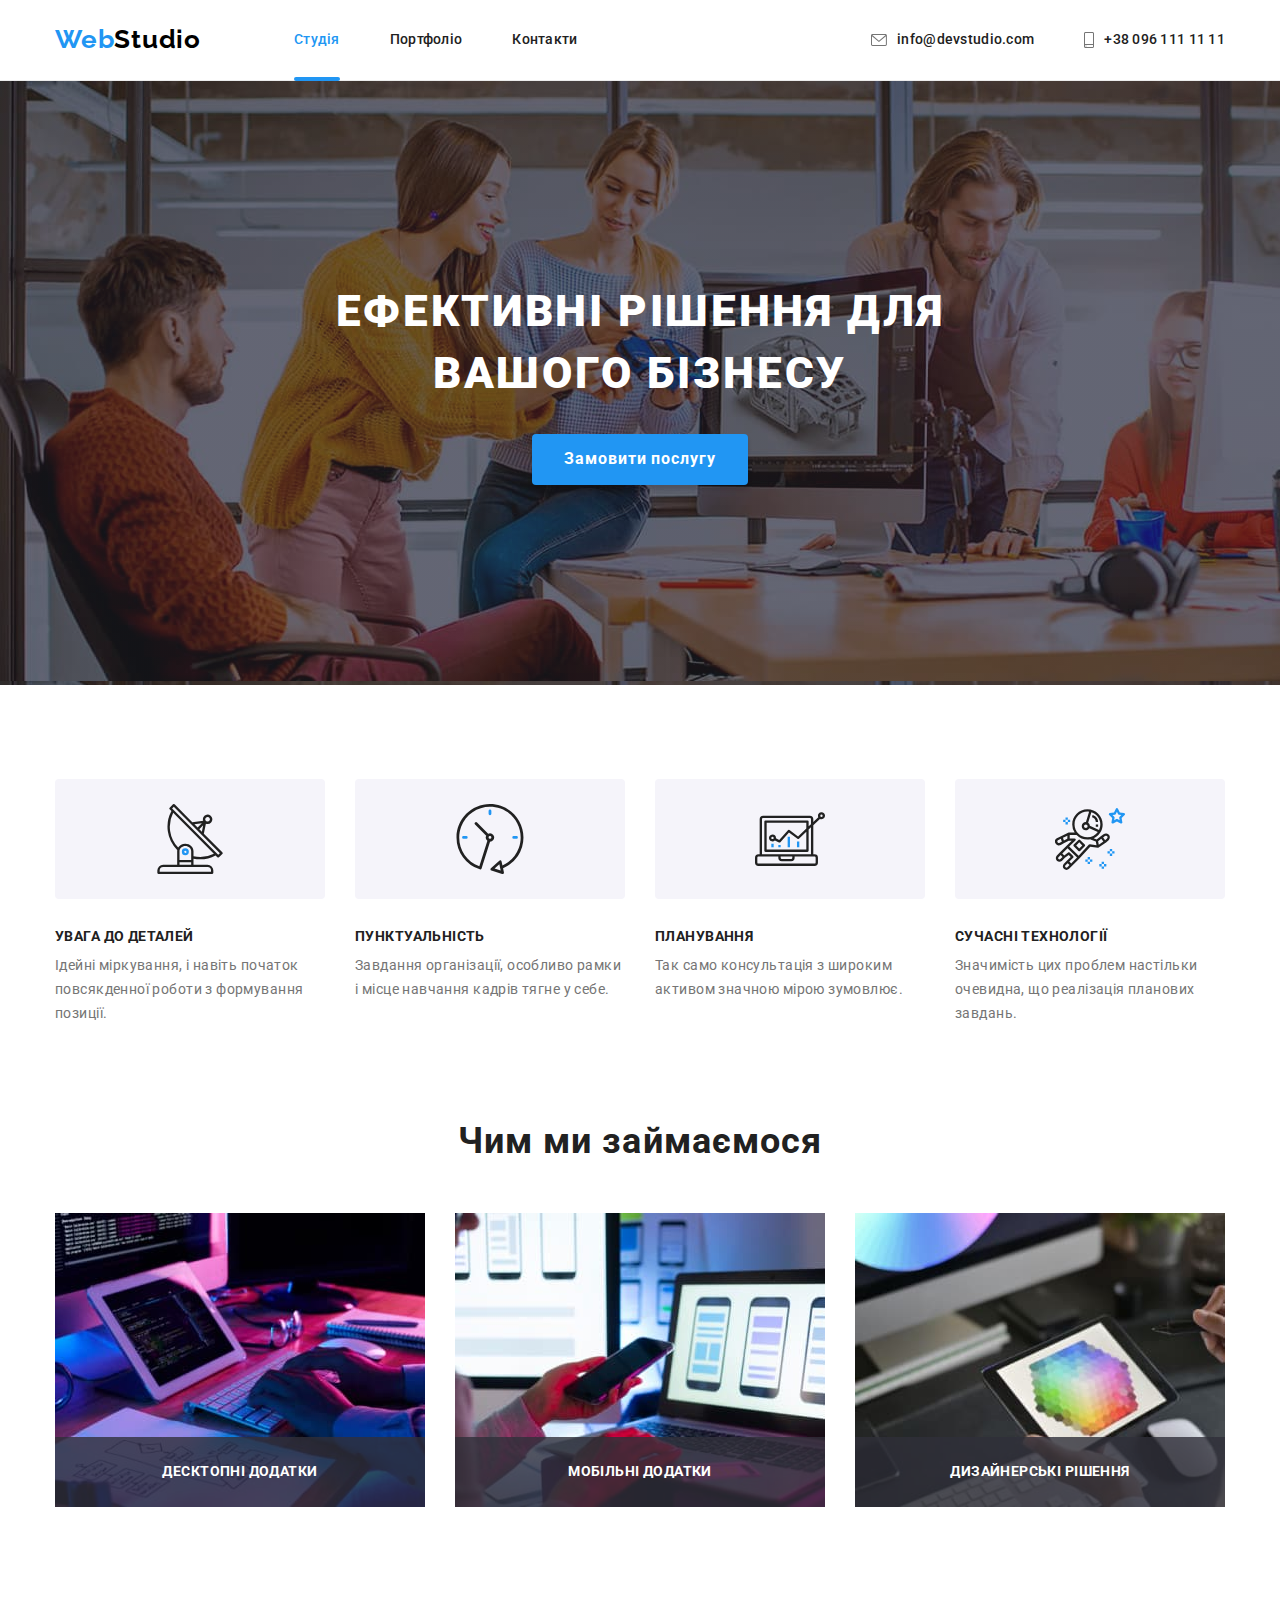
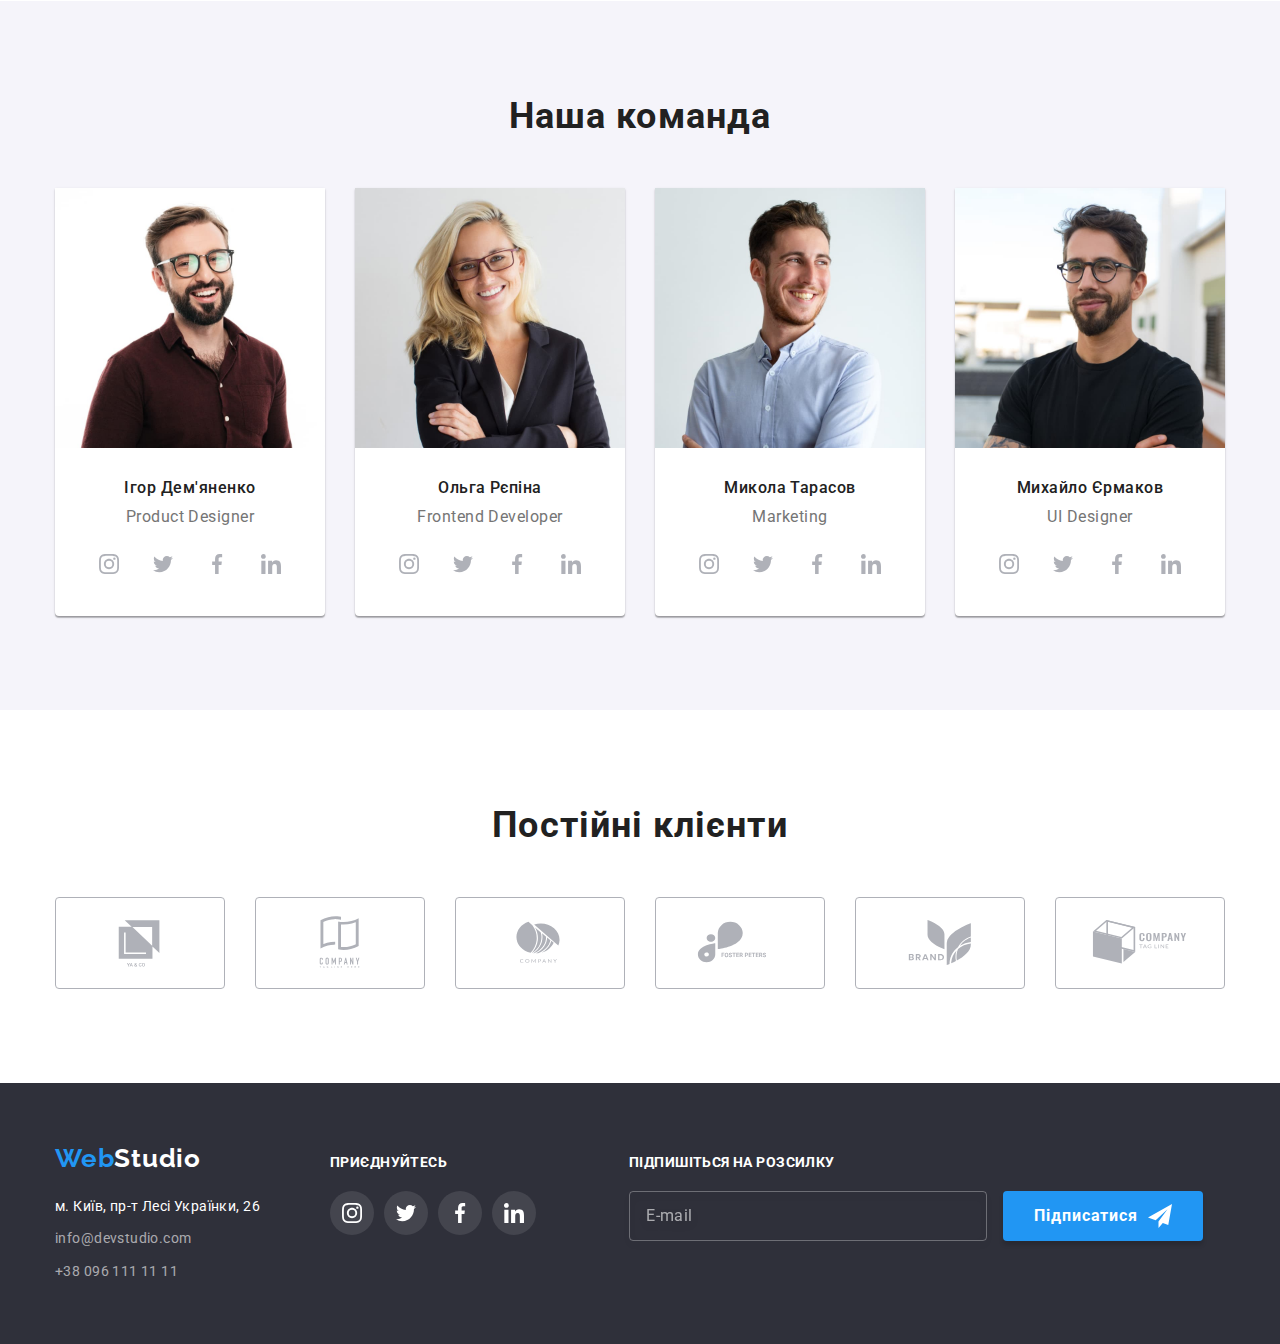
==== commit 94a5b6f0: "finished studio" ====
--- a/index.html
+++ b/index.html
@@ -54,6 +54,7 @@
         </ul>
       </div>
     </header>
+    
     <main>
       <!-- Hero section -->
       <section class="hero">
@@ -333,48 +334,48 @@
 
       <!-- Our clients -->
 
-      <section class="clients section">
-        <div class="container">
-          <h2 class="clients-title">Постійні клієнти</h2>
-          <ul class="clients-list list">
-            <li class="clients-item">
-              <a class="clients-link link" href="#">
-                <svg class="client-icon" width="106" height="60">
+      <section class="clients">
+        <div class="clients__container">
+          <h2 class="clients__title">Постійні клієнти</h2>
+          <ul class="clients-list">
+            <li class="clients-list__item">
+              <a class="clients-list__link" href="#">
+                <svg class="clients-list__icon" width="106" height="60">
                   <use href="./img/icons.svg#icon-client-1"></use>
                 </svg>
               </a>
             </li>
-            <li class="clients-item">
-              <a class="clients-link link" href="#">
-                <svg class="client-icon" width="106" height="60">
+            <li class="clients-list__item">
+              <a class="clients-list__link" href="#">
+                <svg class="clients-list__icon" width="106" height="60">
                   <use href="./img/icons.svg#icon-client-2"></use>
                 </svg>
               </a>
             </li>
-            <li class="clients-item">
-              <a class="clients-link link" href="#">
-                <svg class="client-icon" width="106" height="60">
+            <li class="clients-list__item">
+              <a class="clients-list__link" href="#">
+                <svg class="clients-list__icon" width="106" height="60">
                   <use href="./img/icons.svg#icon-client-3"></use>
                 </svg>
               </a>
             </li>
-            <li class="clients-item">
-              <a class="clients-link link" href="#">
-                <svg class="client-icon" width="106" height="60">
+            <li class="clients-list__item">
+              <a class="clients-list__link" href="#">
+                <svg class="clients-list__icon" width="106" height="60">
                   <use href="./img/icons.svg#icon-client-4"></use>
                 </svg>
               </a>
             </li>
-            <li class="clients-item">
-              <a class="clients-link link" href="#">
-                <svg class="client-icon" width="106" height="60">
+            <li class="clients-list__item">
+              <a class="clients-list__link" href="#">
+                <svg class="clients-list__icon" width="106" height="60">
                   <use href="./img/icons.svg#icon-client-5"></use>
                 </svg>
               </a>
             </li>
-            <li class="clients-item">
-              <a class="clients-link link" href="#">
-                <svg class="client-icon" width="106" height="60">
+            <li class="clients-list__item">
+              <a class="clients-list__link" href="#">
+                <svg class="clients-list__icon" width="106" height="60">
                   <use href="./img/icons.svg#icon-client-6"></use>
                 </svg>
               </a>
@@ -415,32 +416,32 @@
           </address>
         </div>
         <div class="footer-social">
-          <p class="footer-text">приєднуйтесь</p>
-          <ul class="footer-soc-list list">
-            <li class="social-item">
-              <a class="footer-soc-link link" href="#">
-                <svg class="footer-soc-icon" width="20" height="20">
+          <p class="footer-social__label">приєднуйтесь</p>
+          <ul class="footer-soc-list">
+            <li class="footer-soc-list__item">
+              <a class="footer-soc-list__link link" href="#">
+                <svg class="footer-soc-list__icon" width="20" height="20">
                   <use href="./img/icons.svg#icon-instagram"></use>
                 </svg>
               </a>
             </li>
-            <li class="social-item">
-              <a class="footer-soc-link link" href="#">
-                <svg class="footer-soc-icon" width="20" height="20">
+            <li class="footer-soc-list__item">
+              <a class="footer-soc-list__link link" href="#">
+                <svg class="footer-soc-list__icon" width="20" height="20">
                   <use href="./img/icons.svg#icon-twitter"></use>
                 </svg>
               </a>
             </li>
-            <li class="social-item">
-              <a class="footer-soc-link link" href="#">
-                <svg class="footer-soc-icon" width="20" height="20">
+            <li class="footer-soc-list__item">
+              <a class="footer-soc-list__link link" href="#">
+                <svg class="footer-soc-list__icon" width="20" height="20">
                   <use href="./img/icons.svg#icon-facebook"></use>
                 </svg>
               </a>
             </li>
-            <li class="social-item">
-              <a class="footer-soc-link link" href="#">
-                <svg class="footer-soc-icon" width="20" height="20">
+            <li class="footer-soc-list__item">
+              <a class="footer-soc-list__link link" href="#">
+                <svg class="footer-soc-list__icon" width="20" height="20">
                   <use href="./img/icons.svg#icon-linkedin"></use>
                 </svg>
               </a>
@@ -448,16 +449,17 @@
           </ul>
         </div>
         <form class="footer-form">
-          <p class="footer-text">підпишіться на розсилку</p>
+          <p class="footer-form__label">підпишіться на розсилку</p>
           <input
             type="email"
             name="email"
             placeholder="E-mail"
-            class="form-input"
+            autocomplete="off"
+            class="footer-form__input"
           />
-          <button type="submit" class="form-btn">
+          <button type="submit" class="footer-form-btn">
             <span>Підписатися</span>
-            <svg width="24" height="24" class="send-icon">
+            <svg width="24" height="24" class="footer-form-btn__icon">
               <use href="./img/icons.svg#icon-send"></use>
             </svg>
           </button>
@@ -467,73 +469,73 @@
 
     <!-- Modal window -->
 
-    <div data-modal class="backdrop is-hidden">
+    <div data-modal class="backdrop backdrop--is-hidden">
       <div class="modal">
         <form class="modal-form">
-          <p class="modal-text">Залиште свої дані, ми вам передзвонимо</p>
-          <ul class="list">
-            <li class="modal-item">
+          <p class="modal-form__label">Залиште свої дані, ми вам передзвонимо</p>
+          <ul class="modal-form__list">
+            <li class="modal-form__item">
               <label>
-                <span class="form-text">Ім'я</span>
-                <div class="wrap">
-                  <input type="name" name="text" class="modal-input" />
-                  <svg width="18" height="18" class="modal-icon">
+                <span class="modal-form__text">Ім'я</span>
+                <div class="modal-form__wrap">
+                  <input type="name" name="text" class="modal-form__input" />
+                  <svg width="18" height="18" class="modal-form__icon">
                     <use href="./img/icons.svg#icon-person"></use>
                   </svg>
                 </div>
               </label>
             </li>
-            <li class="modal-item">
+            <li class="modal-form__item">
               <label>
-                <span class="form-text">Телефон</span>
-                <div class="wrap">
-                  <input type="tel" name="mobile-phone" class="modal-input" />
-                  <svg width="18" height="18" class="modal-icon">
+                <span class="modal-form__text">Телефон</span>
+                <div class="modal-form__wrap">
+                  <input type="tel" name="mobile-phone" class="modal-form__input" />
+                  <svg width="18" height="18" class="modal-form__icon">
                     <use href="./img/icons.svg#icon-phone-modal"></use>
                   </svg>
                 </div>
               </label>
             </li>
-            <li class="modal-item">
+            <li class="modal-form__item">
               <label>
-                <span class="form-text">Пошта</span>
-                <div class="wrap">
-                  <input type="email" name="email" class="modal-input" />
-                  <svg width="18" height="18" class="modal-icon">
+                <span class="modal-form__text">Пошта</span>
+                <div class="modal-form__wrap">
+                  <input type="email" name="email" class="modal-form__input" />
+                  <svg width="18" height="18" class="modal-form__icon">
                     <use href="./img/icons.svg#icon-email-modal"></use>
                   </svg>
                 </div>
               </label>
             </li>
-            <li class="modal-item">
+            <li class="modal-form__item">
               <label>
-                <span class="form-text">Коментар</span>
+                <span class="modal-form__text">Коментар</span>
                 <textarea
                   name="comment"
                   placeholder="Введіть текст"
-                  class="modal-input textarea"
+                  class="modal-form__input modal-form__input--textarea"
                 ></textarea>
               </label>
             </li>
           </ul>
           <div>
-            <label class="modal-privacy">
+            <label class="modal-form__privacy">
               <input
                 type="checkbox"
                 name="privacy"
                 value="privacy"
-                class="checkbox-input"
-              />
-              <span class="check-icon"></span>
-              <div class="privacy-text">
+                class="modal-form__checkbox-input"
+              />
+              <span class="modal-form__checkbox-icon"></span>
+              <div class="modal-form__privacy-text">
                 Погоджуюся з розсилкою та приймаю
-                <a href="#" class="modal-link">Умови договору</a>
+                <a href="#" class="modal-form__link">Умови договору</a>
               </div>
             </label>
           </div>
-          <button type="submit" class="modal-btn">Відправити</button>
+          <button type="submit" class="modal-form__btn">Відправити</button>
         </form>
-        <button data-modal-close type="button" class="close-btn">
+        <button data-modal-close type="button" class="modal__close-btn">
           <svg width="18" height="18" class="close-icon">
             <use href="./img/icons.svg#icon-close-black"></use>
           </svg>
--- a/css/main.min.css
+++ b/css/main.min.css
@@ -1 +1 @@
-h1,h2,h3,h4,h5,h6,ul,p{margin:0;padding:0}img,svg{display:block}body{background-color:#fff;color:#757575;font-family:"Roboto",sans-serif;font-weight:400}.footer__container,.team__container,.about__container,.features__container,.header__container{width:1200px;padding-left:15px;padding-right:15px;margin-left:auto;margin-right:auto}.team,.features{padding-top:94px;padding-bottom:94px}.address__link,.social-list__link,.nav-list__link,.contacts__link,.logo{text-decoration:none}.address__list,.social-list,.team-list,.features-list,.about-list,.nav-list,.contacts{list-style:none}.features__title{white-space:nowrap;position:absolute;width:1px;height:1px;overflow:hidden;border:0;padding:0;clip:rect(0 0 0 0);-webkit-clip-path:inset(50%);clip-path:inset(50%);margin:-1px}.header{border-bottom:1px solid #ececec}.header__container{display:-webkit-box;display:-ms-flexbox;display:flex;-webkit-box-align:center;-ms-flex-align:center;align-items:center}.header__nav{display:-webkit-box;display:-ms-flexbox;display:flex}.logo{color:#000;font-family:"Raleway";font-weight:700;font-size:26px;line-height:1.2;letter-spacing:.03em}.logo__text{color:#2196f3}.header__logo{margin-right:93px;display:block;padding-top:24px;padding-bottom:25px}.logo--white{color:#fff}.nav-list,.contacts{display:-webkit-box;display:-ms-flexbox;display:flex;-webkit-box-align:center;-ms-flex-align:center;align-items:center}.nav-list__item:not(:last-child){margin-right:50px}.nav-list__link,.contacts__link{color:#212121;font-weight:500;font-size:14px;line-height:1.1;letter-spacing:.02em;padding-top:32px;padding-bottom:32px;display:-webkit-box;display:-ms-flexbox;display:flex;-webkit-box-align:center;-ms-flex-align:center;align-items:center;-webkit-transition:color 250ms cubic-bezier(0.4, 0, 0.2, 1);transition:color 250ms cubic-bezier(0.4, 0, 0.2, 1)}.nav-list__link:hover,.contacts__link:hover,.nav-list__link:focus,.contacts__link:focus{color:#2196f3}.nav-list__link--current{position:relative;display:block;color:#2196f3}.nav-list__link--current:after{content:"";position:absolute;left:0;bottom:-1px;display:block;width:100%;height:4px;background-color:#2196f3;border-radius:2px}.contacts{margin-left:auto}.contacts__item:not(:last-child){margin-right:50px}.contacts__link:hover,.contacts__link:focus{color:#2196f3}.contacts__link:hover .contacts__icon,.contacts__link:focus .contacts__icon{fill:#2196f3}.contacts__icon{margin-right:10px;fill:#757575;-webkit-transition:fill 250ms cubic-bezier(0.4, 0, 0.2, 1);transition:fill 250ms cubic-bezier(0.4, 0, 0.2, 1)}.contacts__icon:hover,.contacts__icon:focus{fill:#2196f3}.hero{max-width:1600px;background-image:-webkit-gradient(linear, left top, left bottom, from(rgba(47, 48, 58, 0.4)), to(rgba(47, 48, 58, 0.4))),url(../img/hero-bg.jpeg);background-image:linear-gradient(rgba(47, 48, 58, 0.4), rgba(47, 48, 58, 0.4)),url(../img/hero-bg.jpeg);background-color:#c4c4c4;text-align:center;padding-top:200px;padding-bottom:200px;margin-left:auto;margin-right:auto}.hero__title{color:#fff;font-weight:900;font-size:44px;line-height:1.4;text-align:center;letter-spacing:.06em;text-transform:uppercase;width:696px;margin-bottom:30px;margin-right:auto;margin-left:auto}.hero-btn{color:#fff;background-color:#2196f3;font-weight:700;font-size:16px;line-height:1.9;letter-spacing:.06em;cursor:pointer;font-family:inherit;padding:10px 32px;border-width:0;border-radius:4px;-webkit-box-shadow:0px 4px 4px rgba(0,0,0,.15);box-shadow:0px 4px 4px rgba(0,0,0,.15);-webkit-transition:background-color 250ms cubic-bezier(0.4, 0, 0.2, 1);transition:background-color 250ms cubic-bezier(0.4, 0, 0.2, 1)}.hero-btn:hover,.hero-btn:focus{background-color:#188ce8}.features-list,.about-list{display:-webkit-box;display:-ms-flexbox;display:flex}.features-list__item{width:270px}.features-list__item:not(:last-child){margin-right:30px}.features-list__img{display:-webkit-box;display:-ms-flexbox;display:flex;-webkit-box-align:center;-ms-flex-align:center;align-items:center;-webkit-box-pack:center;-ms-flex-pack:center;justify-content:center;width:270px;height:120px;background-color:#f5f4fa;border-radius:4px;margin-bottom:30px}.features-list__title{color:#212121;font-weight:700;font-size:14px;line-height:1.1;letter-spacing:.03em;text-transform:uppercase;margin-bottom:10px}.features-list__text{font-size:14px;line-height:1.7;letter-spacing:.03em}.about{padding-top:0;padding-bottom:94px}.about__title,.team__title{color:#212121;font-weight:700;font-size:36px;line-height:1.2;text-align:center;letter-spacing:.03em;margin-bottom:50px}.about-list__item{position:relative}.about-list__item:not(:last-child){margin-right:30px}.about-list__description{position:absolute;left:0;bottom:0;display:-webkit-box;display:-ms-flexbox;display:flex;-webkit-box-align:center;-ms-flex-align:center;align-items:center;-webkit-box-pack:center;-ms-flex-pack:center;justify-content:center;width:370px;height:70px;background-color:rgba(47,48,58,.8)}.about-list__text{font-weight:700;font-size:14px;line-height:1.1;text-align:center;letter-spacing:.03em;text-transform:uppercase;color:#fff}.team{background-color:#f5f4fa}.team-list{display:-webkit-box;display:-ms-flexbox;display:flex}.team-list__item{background-color:#fff;width:270px;-webkit-box-shadow:0px 1px 3px rgba(0,0,0,.12),0px 1px 1px rgba(0,0,0,.14),0px 2px 1px rgba(0,0,0,.2);box-shadow:0px 1px 3px rgba(0,0,0,.12),0px 1px 1px rgba(0,0,0,.14),0px 2px 1px rgba(0,0,0,.2);border-radius:0px 0px 4px 4px}.team-list__item:not(:last-child){margin-right:30px}.team-list__img{margin-bottom:30px}.team-list__title{color:#212121;font-weight:500;font-size:16px;line-height:1.2;text-align:center;letter-spacing:.03em;margin-bottom:10px}.team-list__text{font-size:16px;line-height:1.2;text-align:center;letter-spacing:.03em;margin-bottom:16px}.social-list{display:-webkit-box;display:-ms-flexbox;display:flex;-webkit-box-pack:center;-ms-flex-pack:center;justify-content:center;margin-bottom:30px}.social-list__item{display:-webkit-box;display:-ms-flexbox;display:flex;width:44px;height:44px}.social-list__item:not(:last-child){margin-right:10px}.social-list__link{display:-webkit-box;display:-ms-flexbox;display:flex;-webkit-box-pack:center;-ms-flex-pack:center;justify-content:center;-webkit-box-align:center;-ms-flex-align:center;align-items:center;width:100%;height:100%;border-radius:50%;-webkit-transition:background-color 250ms cubic-bezier(0.4, 0, 0.2, 1);transition:background-color 250ms cubic-bezier(0.4, 0, 0.2, 1)}.social-list__link:hover,.social-list__link:focus{background-color:#2196f3}.social-list__link:hover .social-list__icon,.social-list__link:focus .social-list__icon{fill:#fff}.social-list__icon{fill:#afb1b8;-webkit-transition:fill 250ms cubic-bezier(0.4, 0, 0.2, 1);transition:fill 250ms cubic-bezier(0.4, 0, 0.2, 1)}.footer{background-color:#2f303a;padding-top:60px;padding-bottom:60px}.footer__container{display:-webkit-box;display:-ms-flexbox;display:flex;-webkit-box-align:baseline;-ms-flex-align:baseline;align-items:baseline}.address{font-style:normal}.address__list{margin-top:20px}.address__item:not(:last-child){margin-bottom:9px}.address__link{color:rgba(255,255,255,.6);font-size:14px;line-height:1.7;letter-spacing:.03em;-webkit-transition:color 250ms cubic-bezier(0.4, 0, 0.2, 1);transition:color 250ms cubic-bezier(0.4, 0, 0.2, 1)}.address__link--white{color:#fff}.address__link:hover,.address__link:focus{color:#2196f3}.footer-form{margin-left:93px}/*# sourceMappingURL=main.min.css.map */+h1,h2,h3,h4,h5,h6,ul,p{margin:0;padding:0}img,svg{display:block}body{background-color:#fff;color:#757575;font-family:"Roboto",sans-serif;font-weight:400}.footer__container,.clients__container,.team__container,.about__container,.features__container,.header__container{width:1200px;padding-left:15px;padding-right:15px;margin-left:auto;margin-right:auto}.clients,.team,.features{padding-top:94px;padding-bottom:94px}.footer-soc-list__link,.address__link,.social-list__link,.logo,.nav-list__link,.contacts__link{text-decoration:none}.modal-form__list,.footer-soc-list,.address__list,.clients-list,.social-list,.team-list,.features-list,.about-list,.nav-list,.contacts{list-style:none}.modal-form__checkbox-input,.features__title{white-space:nowrap;position:absolute;width:1px;height:1px;overflow:hidden;border:0;padding:0;clip:rect(0 0 0 0);-webkit-clip-path:inset(50%);clip-path:inset(50%);margin:-1px}.header{border-bottom:1px solid #ececec}.header__container{display:-webkit-box;display:-ms-flexbox;display:flex;-webkit-box-align:center;-ms-flex-align:center;align-items:center}.header__nav{display:-webkit-box;display:-ms-flexbox;display:flex}.nav-list,.contacts{display:-webkit-box;display:-ms-flexbox;display:flex;-webkit-box-align:center;-ms-flex-align:center;align-items:center}.nav-list__item:not(:last-child){margin-right:50px}.nav-list__link,.contacts__link{color:#212121;font-weight:500;font-size:14px;line-height:1.1;letter-spacing:.02em;padding-top:32px;padding-bottom:32px;display:-webkit-box;display:-ms-flexbox;display:flex;-webkit-box-align:center;-ms-flex-align:center;align-items:center;-webkit-transition:color 250ms cubic-bezier(0.4, 0, 0.2, 1);transition:color 250ms cubic-bezier(0.4, 0, 0.2, 1)}.nav-list__link:hover,.contacts__link:hover,.nav-list__link:focus,.contacts__link:focus{color:#2196f3}.nav-list__link--current{position:relative;display:block;color:#2196f3}.nav-list__link--current:after{content:"";position:absolute;left:0;bottom:-1px;display:block;width:100%;height:4px;background-color:#2196f3;border-radius:2px}.contacts{margin-left:auto}.contacts__item:not(:last-child){margin-right:50px}.contacts__link:hover,.contacts__link:focus{color:#2196f3}.contacts__link:hover .contacts__icon,.contacts__link:focus .contacts__icon{fill:#2196f3}.contacts__icon{margin-right:10px;fill:#757575;-webkit-transition:fill 250ms cubic-bezier(0.4, 0, 0.2, 1);transition:fill 250ms cubic-bezier(0.4, 0, 0.2, 1)}.contacts__icon:hover,.contacts__icon:focus{fill:#2196f3}.logo{color:#000;font-family:"Raleway";font-weight:700;font-size:26px;line-height:1.2;letter-spacing:.03em}.logo__text{color:#2196f3}.logo--white{color:#fff}.header__logo{margin-right:93px;display:block;padding-top:24px;padding-bottom:25px}.hero{max-width:1600px;background-image:-webkit-gradient(linear, left top, left bottom, from(rgba(47, 48, 58, 0.4)), to(rgba(47, 48, 58, 0.4))),url(../img/hero-bg.jpeg);background-image:linear-gradient(rgba(47, 48, 58, 0.4), rgba(47, 48, 58, 0.4)),url(../img/hero-bg.jpeg);background-color:#c4c4c4;text-align:center;padding-top:200px;padding-bottom:200px;margin-left:auto;margin-right:auto}.hero__title{color:#fff;font-weight:900;font-size:44px;line-height:1.4;text-align:center;letter-spacing:.06em;text-transform:uppercase;width:696px;margin-bottom:30px;margin-right:auto;margin-left:auto}.hero-btn{color:#fff;background-color:#2196f3;font-weight:700;font-size:16px;line-height:1.9;letter-spacing:.06em;cursor:pointer;font-family:inherit;padding:10px 32px;border-width:0;border-radius:4px;-webkit-box-shadow:0px 4px 4px rgba(0,0,0,.15);box-shadow:0px 4px 4px rgba(0,0,0,.15);-webkit-transition:background-color 250ms cubic-bezier(0.4, 0, 0.2, 1);transition:background-color 250ms cubic-bezier(0.4, 0, 0.2, 1)}.hero-btn:hover,.hero-btn:focus{background-color:#188ce8}.features-list,.about-list{display:-webkit-box;display:-ms-flexbox;display:flex}.features-list__item{width:270px}.features-list__item:not(:last-child){margin-right:30px}.features-list__img{display:-webkit-box;display:-ms-flexbox;display:flex;-webkit-box-align:center;-ms-flex-align:center;align-items:center;-webkit-box-pack:center;-ms-flex-pack:center;justify-content:center;width:270px;height:120px;background-color:#f5f4fa;border-radius:4px;margin-bottom:30px}.features-list__title{color:#212121;font-weight:700;font-size:14px;line-height:1.1;letter-spacing:.03em;text-transform:uppercase;margin-bottom:10px}.features-list__text{font-size:14px;line-height:1.7;letter-spacing:.03em}.about{padding-top:0;padding-bottom:94px}.about__title,.clients__title,.team__title{color:#212121;font-weight:700;font-size:36px;line-height:1.2;text-align:center;letter-spacing:.03em;margin-bottom:50px}.about-list__item{position:relative}.about-list__item:not(:last-child){margin-right:30px}.about-list__description{position:absolute;left:0;bottom:0;display:-webkit-box;display:-ms-flexbox;display:flex;-webkit-box-align:center;-ms-flex-align:center;align-items:center;-webkit-box-pack:center;-ms-flex-pack:center;justify-content:center;width:370px;height:70px;background-color:rgba(47,48,58,.8)}.about-list__text{font-weight:700;font-size:14px;line-height:1.1;text-align:center;letter-spacing:.03em;text-transform:uppercase;color:#fff}.team{background-color:#f5f4fa}.team-list{display:-webkit-box;display:-ms-flexbox;display:flex}.team-list__item{background-color:#fff;width:270px;-webkit-box-shadow:0px 1px 3px rgba(0,0,0,.12),0px 1px 1px rgba(0,0,0,.14),0px 2px 1px rgba(0,0,0,.2);box-shadow:0px 1px 3px rgba(0,0,0,.12),0px 1px 1px rgba(0,0,0,.14),0px 2px 1px rgba(0,0,0,.2);border-radius:0px 0px 4px 4px}.team-list__item:not(:last-child){margin-right:30px}.team-list__img{margin-bottom:30px}.team-list__title{color:#212121;font-weight:500;font-size:16px;line-height:1.2;text-align:center;letter-spacing:.03em;margin-bottom:10px}.team-list__text{font-size:16px;line-height:1.2;text-align:center;letter-spacing:.03em;margin-bottom:16px}.social-list{display:-webkit-box;display:-ms-flexbox;display:flex;-webkit-box-pack:center;-ms-flex-pack:center;justify-content:center;margin-bottom:30px}.social-list__item,.footer-soc-list__item{display:-webkit-box;display:-ms-flexbox;display:flex;width:44px;height:44px}.social-list__item:not(:last-child),.footer-soc-list__item:not(:last-child){margin-right:10px}.social-list__link{display:-webkit-box;display:-ms-flexbox;display:flex;-webkit-box-pack:center;-ms-flex-pack:center;justify-content:center;-webkit-box-align:center;-ms-flex-align:center;align-items:center;width:100%;height:100%;border-radius:50%;-webkit-transition:background-color 250ms cubic-bezier(0.4, 0, 0.2, 1);transition:background-color 250ms cubic-bezier(0.4, 0, 0.2, 1)}.social-list__link:hover,.social-list__link:focus{background-color:#2196f3}.social-list__link:hover .social-list__icon,.social-list__link:focus .social-list__icon{fill:#fff}.social-list__icon{fill:#afb1b8;-webkit-transition:fill 250ms cubic-bezier(0.4, 0, 0.2, 1);transition:fill 250ms cubic-bezier(0.4, 0, 0.2, 1)}.clients-list{display:-webkit-box;display:-ms-flexbox;display:flex;-webkit-box-pack:center;-ms-flex-pack:center;justify-content:center}.clients-list__item:not(:last-child){margin-right:30px}.clients-list__link{display:-webkit-box;display:-ms-flexbox;display:flex;-webkit-box-pack:center;-ms-flex-pack:center;justify-content:center;-webkit-box-align:center;-ms-flex-align:center;align-items:center;width:170px;height:92px;border:1px solid #afb1b8;border-radius:4px;-webkit-transition:border-color 250ms cubic-bezier(0.4, 0, 0.2, 1);transition:border-color 250ms cubic-bezier(0.4, 0, 0.2, 1)}.clients-list__link:hover,.clients-list__link:focus{border-color:#2196f3}.clients-list__icon{fill:#afb1b8;-webkit-transition:fill 250ms cubic-bezier(0.4, 0, 0.2, 1);transition:fill 250ms cubic-bezier(0.4, 0, 0.2, 1)}.clients-list__icon:hover,.clients-list__icon:focus{fill:#2196f3}.footer{background-color:#2f303a;padding-top:60px;padding-bottom:60px}.footer__container{display:-webkit-box;display:-ms-flexbox;display:flex;-webkit-box-align:baseline;-ms-flex-align:baseline;align-items:baseline}.address{font-style:normal}.address__list{margin-top:20px}.address__item:not(:last-child){margin-bottom:9px}.address__link{color:rgba(255,255,255,.6);font-size:14px;line-height:1.7;letter-spacing:.03em;-webkit-transition:color 250ms cubic-bezier(0.4, 0, 0.2, 1);transition:color 250ms cubic-bezier(0.4, 0, 0.2, 1)}.address__link--white{color:#fff}.address__link:hover,.address__link:focus{color:#2196f3}.footer-social{margin-left:70px}.footer-social__label,.footer-form__label{font-weight:700;font-size:14px;line-height:1.1;letter-spacing:.03em;text-transform:uppercase;color:#fff;margin-bottom:20px}.footer-soc-list{display:-webkit-box;display:-ms-flexbox;display:flex;-webkit-box-pack:center;-ms-flex-pack:center;justify-content:center}.footer-soc-list__link{display:-webkit-box;display:-ms-flexbox;display:flex;-webkit-box-pack:center;-ms-flex-pack:center;justify-content:center;-webkit-box-align:center;-ms-flex-align:center;align-items:center;background-color:rgba(255,255,255,.1);border-radius:50%;width:100%;height:100%;-webkit-transition:background-color 250ms cubic-bezier(0.4, 0, 0.2, 1);transition:background-color 250ms cubic-bezier(0.4, 0, 0.2, 1)}.footer-soc-list__link:hover,.footer-soc-list__link:focus{background-color:#2196f3}.footer-soc-list__icon{fill:#fff}.footer-form{margin-left:93px}.footer-form__input{width:358px;height:50px;padding:15px 16px;border:1px solid rgba(255,255,255,.3);-webkit-filter:drop-shadow(0px 4px 4px rgba(0, 0, 0, 0.15));filter:drop-shadow(0px 4px 4px rgba(0, 0, 0, 0.15));border-radius:4px;background-color:inherit;outline:rgba(0,0,0,0);-webkit-transition:border-color 250ms cubic-bezier(0.4, 0, 0.2, 1);transition:border-color 250ms cubic-bezier(0.4, 0, 0.2, 1);color:#fff;font-size:14px;line-height:1.7;letter-spacing:.03em}.footer-form__input::-webkit-input-placeholder{font-size:16px;line-height:1.3;letter-spacing:.03em;color:rgba(255,255,255,.6);opacity:1;-webkit-transition:opacity 250ms cubic-bezier(0.4, 0, 0.2, 1);transition:opacity 250ms cubic-bezier(0.4, 0, 0.2, 1)}.footer-form__input::-moz-placeholder{font-size:16px;line-height:1.3;letter-spacing:.03em;color:rgba(255,255,255,.6);opacity:1;-moz-transition:opacity 250ms cubic-bezier(0.4, 0, 0.2, 1);transition:opacity 250ms cubic-bezier(0.4, 0, 0.2, 1)}.footer-form__input:-ms-input-placeholder{font-size:16px;line-height:1.3;letter-spacing:.03em;color:rgba(255,255,255,.6);opacity:1;-ms-transition:opacity 250ms cubic-bezier(0.4, 0, 0.2, 1);transition:opacity 250ms cubic-bezier(0.4, 0, 0.2, 1)}.footer-form__input::-ms-input-placeholder{font-size:16px;line-height:1.3;letter-spacing:.03em;color:rgba(255,255,255,.6);opacity:1;-ms-transition:opacity 250ms cubic-bezier(0.4, 0, 0.2, 1);transition:opacity 250ms cubic-bezier(0.4, 0, 0.2, 1)}.footer-form__input::placeholder{font-size:16px;line-height:1.3;letter-spacing:.03em;color:rgba(255,255,255,.6);opacity:1;-webkit-transition:opacity 250ms cubic-bezier(0.4, 0, 0.2, 1);transition:opacity 250ms cubic-bezier(0.4, 0, 0.2, 1)}.footer-form__input:focus{border-color:#2196f3}.footer-form__input:focus::-webkit-input-placeholder{opacity:0}.footer-form__input:focus::-moz-placeholder{opacity:0}.footer-form__input:focus:-ms-input-placeholder{opacity:0}.footer-form__input:focus::-ms-input-placeholder{opacity:0}.footer-form__input:focus::placeholder{opacity:0}.footer-form-btn{display:-webkit-inline-box;display:-ms-inline-flexbox;display:inline-flex;-webkit-box-pack:center;-ms-flex-pack:center;justify-content:center;-webkit-box-align:center;-ms-flex-align:center;align-items:center;width:200px;height:50px;padding:0;margin-left:12px;border:none;background-color:#2196f3;-webkit-box-shadow:0px 4px 4px rgba(0,0,0,.15);box-shadow:0px 4px 4px rgba(0,0,0,.15);border-radius:4px;cursor:pointer;font-weight:700;font-size:16px;line-height:1.9;letter-spacing:.06em;color:#fff;-webkit-transition:background-color 250ms cubic-bezier(0.4, 0, 0.2, 1);transition:background-color 250ms cubic-bezier(0.4, 0, 0.2, 1)}.footer-form-btn:hover,.footer-form-btn:focus{background-color:#188ce8}.footer-form-btn__icon{display:inline-block;margin-left:10px}.backdrop{position:fixed;left:0;top:0;width:100%;height:100%;background-color:rgba(0,0,0,.2);opacity:1;-webkit-transition:opacity 250ms cubic-bezier(0.4, 0, 0.2, 1),visibility 250ms cubic-bezier(0.4, 0, 0.2, 1);transition:opacity 250ms cubic-bezier(0.4, 0, 0.2, 1),visibility 250ms cubic-bezier(0.4, 0, 0.2, 1)}.backdrop--is-hidden{visibility:hidden;opacity:0;pointer-events:none}.backdrop--is-hidden .modal{-webkit-transform:translate(-50%, -50%) scale(0.9);transform:translate(-50%, -50%) scale(0.9)}.modal{position:absolute;left:50%;top:50%;width:528px;height:581px;background-color:#fff;-webkit-box-shadow:0px 1px 3px rgba(0,0,0,.12),0px 1px 1px rgba(0,0,0,.14),0px 2px 1px rgba(0,0,0,.2);box-shadow:0px 1px 3px rgba(0,0,0,.12),0px 1px 1px rgba(0,0,0,.14),0px 2px 1px rgba(0,0,0,.2);border-radius:4px;-webkit-transform:translate(-50%, -50%) scale(1);transform:translate(-50%, -50%) scale(1);-webkit-transition:-webkit-transform 250ms cubic-bezier(0.4, 0, 0.2, 1);transition:-webkit-transform 250ms cubic-bezier(0.4, 0, 0.2, 1);transition:transform 250ms cubic-bezier(0.4, 0, 0.2, 1);transition:transform 250ms cubic-bezier(0.4, 0, 0.2, 1), -webkit-transform 250ms cubic-bezier(0.4, 0, 0.2, 1);padding:40px}.modal__close-btn{position:absolute;right:8px;top:8px;display:-webkit-box;display:-ms-flexbox;display:flex;-webkit-box-align:center;-ms-flex-align:center;align-items:center;-webkit-box-pack:center;-ms-flex-pack:center;justify-content:center;width:30px;height:30px;background-color:#fff;border:1px solid rgba(0,0,0,.1);border-radius:50%;cursor:pointer;-webkit-transition:fill 250ms cubic-bezier(0.4, 0, 0.2, 1);transition:fill 250ms cubic-bezier(0.4, 0, 0.2, 1)}.modal__close-btn:hover,.modal__close-btn:focus{fill:#2196f3}.modal-form__label{margin-bottom:12px;font-weight:700;font-size:20px;line-height:1.2;text-align:center;letter-spacing:.03em;color:#212121}.modal-form__item:not(:last-child){margin-bottom:10px}.modal-form__item:last-child{margin-bottom:20px}.modal-form__input{display:block;padding:12px 42px;width:448px;height:40px;border:1px solid rgba(33,33,33,.2);border-radius:4px;font-size:14px;line-height:1.7;letter-spacing:.03em;color:#212121;outline:rgba(0,0,0,0);-webkit-transition:border-color 250ms cubic-bezier(0.4, 0, 0.2, 1);transition:border-color 250ms cubic-bezier(0.4, 0, 0.2, 1)}.modal-form__input:focus{border-color:#2196f3}.modal-form__input:focus+.modal-form__icon{fill:#2196f3}.modal-form__input+.modal-form__icon{fill:#212121;-webkit-transition:fill 250ms cubic-bezier(0.4, 0, 0.2, 1);transition:fill 250ms cubic-bezier(0.4, 0, 0.2, 1)}.modal-form__input--textarea{padding:12px 16px;resize:none;width:448px;height:120px}.modal-form__input--textarea:focus::-webkit-input-placeholder{opacity:0}.modal-form__input--textarea:focus::-moz-placeholder{opacity:0}.modal-form__input--textarea:focus:-ms-input-placeholder{opacity:0}.modal-form__input--textarea:focus::-ms-input-placeholder{opacity:0}.modal-form__input--textarea:focus::placeholder{opacity:0}.modal-form__input--textarea::-webkit-input-placeholder{font-size:12px;line-height:1.2;letter-spacing:.01em;color:rgba(117,117,117,.5);opacity:1;-webkit-transition:opacity 250ms cubic-bezier(0.4, 0, 0.2, 1);transition:opacity 250ms cubic-bezier(0.4, 0, 0.2, 1)}.modal-form__input--textarea::-moz-placeholder{font-size:12px;line-height:1.2;letter-spacing:.01em;color:rgba(117,117,117,.5);opacity:1;-moz-transition:opacity 250ms cubic-bezier(0.4, 0, 0.2, 1);transition:opacity 250ms cubic-bezier(0.4, 0, 0.2, 1)}.modal-form__input--textarea:-ms-input-placeholder{font-size:12px;line-height:1.2;letter-spacing:.01em;color:rgba(117,117,117,.5);opacity:1;-ms-transition:opacity 250ms cubic-bezier(0.4, 0, 0.2, 1);transition:opacity 250ms cubic-bezier(0.4, 0, 0.2, 1)}.modal-form__input--textarea::-ms-input-placeholder{font-size:12px;line-height:1.2;letter-spacing:.01em;color:rgba(117,117,117,.5);opacity:1;-ms-transition:opacity 250ms cubic-bezier(0.4, 0, 0.2, 1);transition:opacity 250ms cubic-bezier(0.4, 0, 0.2, 1)}.modal-form__input--textarea::placeholder{font-size:12px;line-height:1.2;letter-spacing:.01em;color:rgba(117,117,117,.5);opacity:1;-webkit-transition:opacity 250ms cubic-bezier(0.4, 0, 0.2, 1);transition:opacity 250ms cubic-bezier(0.4, 0, 0.2, 1)}.modal-form__wrap{position:relative}.modal-form__icon{position:absolute;left:12px;top:50%;-webkit-transform:translateY(-50%);transform:translateY(-50%)}.modal-form__text{display:inline-block;margin-bottom:4px;font-size:12px;line-height:1.2;letter-spacing:.01em;color:#757575}.modal-form__privacy{display:-webkit-box;display:-ms-flexbox;display:flex;-webkit-box-align:center;-ms-flex-align:center;align-items:center;-webkit-box-pack:center;-ms-flex-pack:center;justify-content:center;margin-bottom:30px}.modal-form__checkbox-input:checked+.modal-form__checkbox-icon{background-image:url(../img/checkbox-activ.svg)}.modal-form__checkbox-icon{display:inline-block;width:16px;height:15px;background-image:url(../img/checkbox.svg);-webkit-transition:background-image 250ms cubic-bezier(0.4, 0, 0.2, 1);transition:background-image 250ms cubic-bezier(0.4, 0, 0.2, 1)}.modal-form__privacy-text{margin-left:7px;font-size:14px;line-height:1.7;letter-spacing:.03em;color:#757575}.modal-form__link{color:#2196f3}.modal-form__btn{display:-webkit-box;display:-ms-flexbox;display:flex;-webkit-box-align:center;-ms-flex-align:center;align-items:center;-webkit-box-pack:center;-ms-flex-pack:center;justify-content:center;width:200px;height:50px;background-color:#2196f3;-webkit-box-shadow:0px 4px 4px rgba(0,0,0,.15);box-shadow:0px 4px 4px rgba(0,0,0,.15);border-radius:4px;border:none;cursor:pointer;font-weight:700;font-size:16px;line-height:1.9;letter-spacing:.06em;color:#fff;margin-left:auto;margin-right:auto;-webkit-transition:background-color 250ms cubic-bezier(0.4, 0, 0.2, 1);transition:background-color 250ms cubic-bezier(0.4, 0, 0.2, 1)}.modal-form__btn:hover,.modal-form__btn:focus{background-color:#188ce8}/*# sourceMappingURL=main.min.css.map */